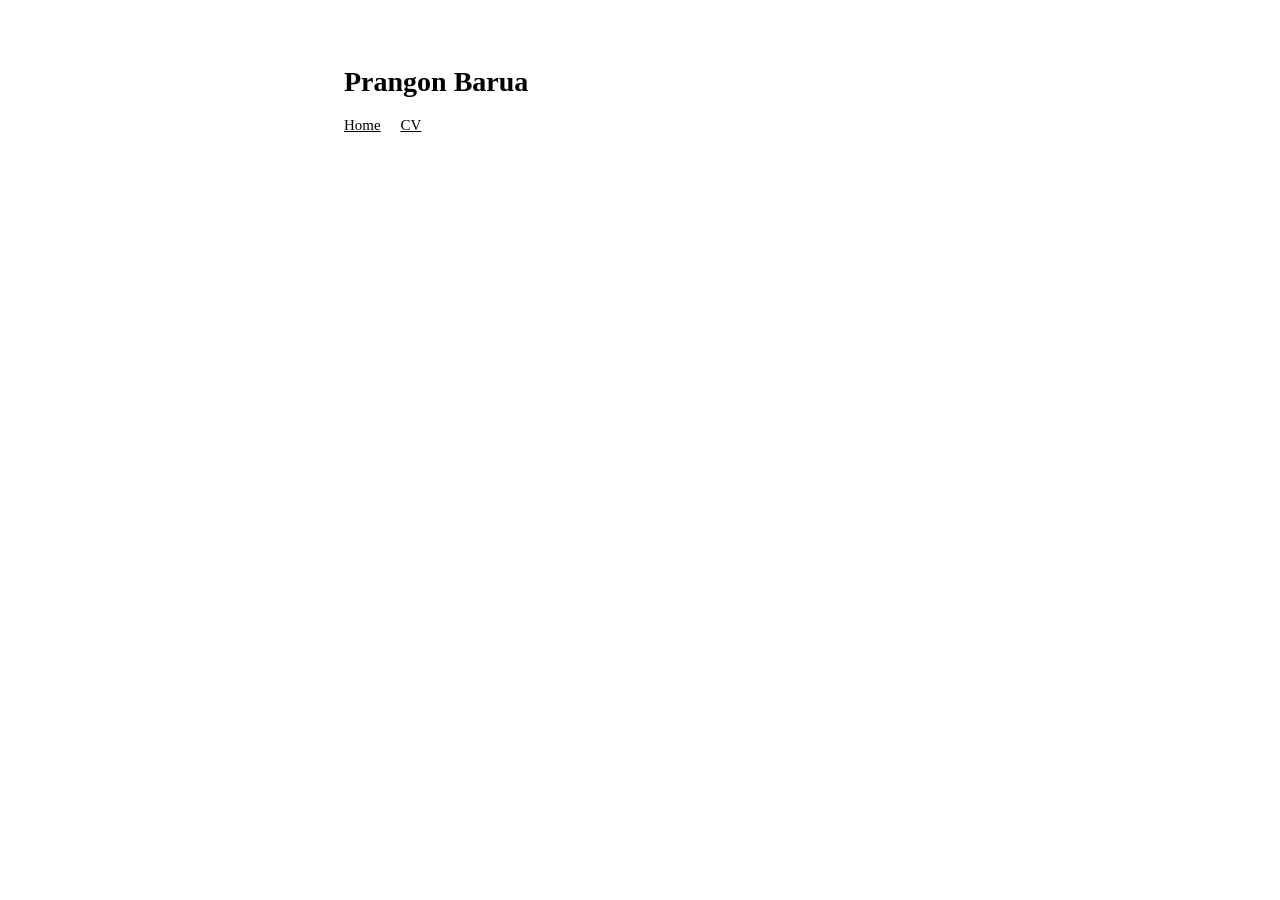
==== index.html @ e5997c69 "strip body text; leave name + CV link only" ====
<!DOCTYPE html>
<html lang="en">
<head>
  <meta charset="UTF-8">
  <meta name="viewport" content="width=device-width, initial-scale=1.0">
  <title>Prangon Barua</title>
  <link rel="icon" type="image/png" href="favicon.png">
  <style>
    *{margin:0;padding:0;box-sizing:border-box}
    body{
      max-width:640px;
      margin:60px auto;
      padding:0 24px;
      background:#fff;
      color:#000;
      font:16px/1.6 Georgia, 'Times New Roman', Times, serif;
    }
    h1{
      font-size:28px;
      font-weight:bold;
      margin-bottom:8px;
    }
    nav{
      margin-bottom:32px;
      font-size:15px;
    }
    nav a{margin-right:16px}
    a{color:#000;text-decoration:underline}
    a:hover{color:#555}
    p{margin-bottom:16px}
  </style>
</head>
<body>
  <h1><a href="/" style="text-decoration:none">Prangon Barua</a></h1>
  <nav>
    <a href="/">Home</a>
    <a href="cv.pdf">CV</a>
  </nav>
</body>
</html>
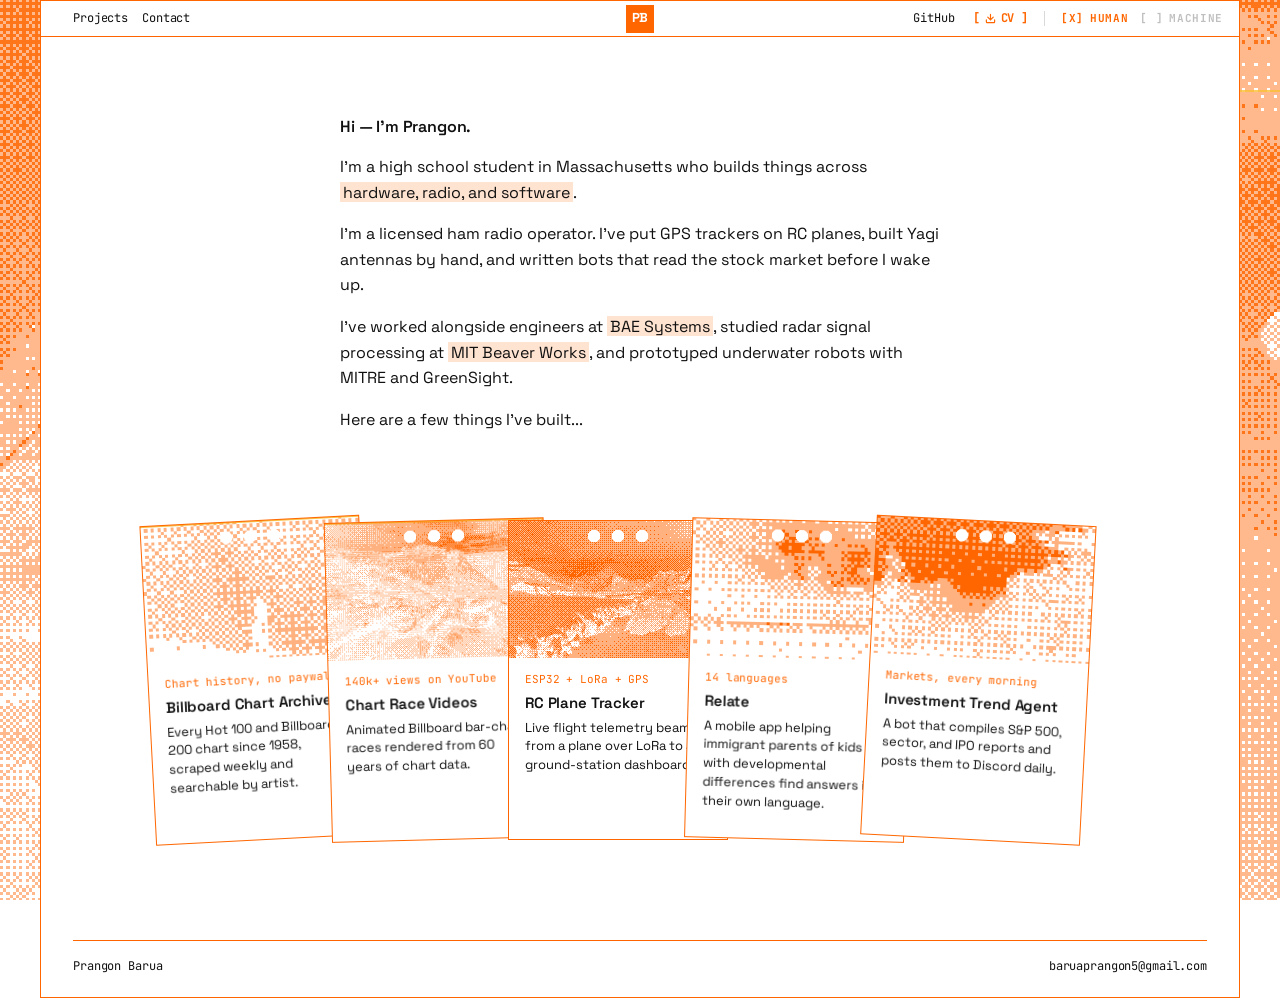
==== commit 3d3eb3f2: "Redesign in Paxel landing style: dithered side panels, framed column, tilted project cards" ====
--- a/index.html
+++ b/index.html
@@ -5,36 +5,389 @@
   <meta name="viewport" content="width=device-width, initial-scale=1.0">
   <title>Prangon Barua</title>
   <link rel="icon" type="image/png" href="favicon.png">
+  <link rel="preconnect" href="https://fonts.googleapis.com">
+  <link rel="preconnect" href="https://fonts.gstatic.com" crossorigin>
+  <link href="https://fonts.googleapis.com/css2?family=Space+Grotesk:wght@400;500;600;700&family=JetBrains+Mono:wght@400;700&display=swap" rel="stylesheet">
   <style>
-    *{margin:0;padding:0;box-sizing:border-box}
-    body{
-      max-width:640px;
-      margin:60px auto;
-      padding:0 24px;
-      background:#fff;
-      color:#000;
-      font:16px/1.6 Georgia, 'Times New Roman', Times, serif;
-    }
-    h1{
-      font-size:28px;
-      font-weight:bold;
-      margin-bottom:8px;
-    }
-    nav{
-      margin-bottom:32px;
-      font-size:15px;
-    }
-    nav a{margin-right:16px}
-    a{color:#000;text-decoration:underline}
-    a:hover{color:#555}
-    p{margin-bottom:16px}
+    :root {
+      --bg:        #ffffff;
+      --ink:       #111111;
+      --line:      #FF6600;
+      --line-soft: #ffe5d0;
+    }
+    * { margin: 0; padding: 0; box-sizing: border-box; }
+    html { background: #ffffff; color: var(--ink); overflow-x: clip; scroll-behavior: smooth; }
+    body {
+      background: #ffffff; color: var(--ink);
+      font-family: 'Space Grotesk', system-ui, -apple-system, sans-serif;
+      font-size: 16px; line-height: 1.6;
+      overflow-x: clip;
+    }
+    ::selection { background: var(--line); color: #ffffff; }
+
+    /* ─── Ambient dithered side panels ─── */
+    .sides { position: fixed; inset: 0; pointer-events: none; z-index: 0; }
+    .side {
+      position: absolute; top: 0; bottom: 0; width: 50vw;
+      background-color: var(--bg);
+      background-size: cover; background-position: center; background-repeat: no-repeat;
+      image-rendering: pixelated;
+      opacity: 0.9;
+    }
+    .side-left  { left: 0;  background-image: url('assets/side-1018.png'); }
+    .side-right { right: 0; background-image: url('assets/side-1015.png'); }
+
+    /* ─── Central frame ─── */
+    .frame {
+      max-width: 1200px; margin: 0 auto;
+      border: 1px solid var(--line);
+      min-height: 100dvh;
+      padding: 0 32px;
+      position: relative; z-index: 1;
+      background: #ffffff;
+      display: flex; flex-direction: column;
+    }
+
+    /* ─── Sticky nav ─── */
+    .nav {
+      position: sticky; top: 0; z-index: 360;
+      display: grid; grid-template-columns: 1fr auto 1fr;
+      align-items: center; gap: 16px;
+      padding: 8px 16px 8px 32px; margin: 0 -32px;
+      background: #ffffff;
+      border-bottom: 1px solid var(--line);
+    }
+    .nav-sections {
+      grid-column: 1; justify-self: start;
+      display: flex; flex-wrap: wrap; gap: 4px 14px; align-items: center;
+      font-family: 'JetBrains Mono', monospace;
+      font-size: 12px; letter-spacing: -0.01em;
+    }
+    .nav-sections a { color: var(--ink); text-decoration: none; transition: color 0.15s; }
+    .nav-sections a:hover { color: var(--line); }
+    .nav-logo {
+      position: absolute; left: 50%; top: 50%; transform: translate(-50%, -50%);
+      display: inline-flex; align-items: center; justify-content: center;
+      width: 28px; height: 28px;
+      background: var(--line); color: #ffffff;
+      font-weight: 700; font-size: 13px; letter-spacing: -0.02em;
+      text-decoration: none; user-select: none;
+    }
+    .nav-links { grid-column: 3; justify-self: end; display: flex; gap: 18px; align-items: center; }
+    .nav-links > a {
+      color: var(--ink); text-decoration: none;
+      font-family: 'JetBrains Mono', monospace;
+      font-size: 12px; letter-spacing: -0.01em;
+      transition: color 0.15s;
+    }
+    .nav-links > a:hover { color: var(--line); }
+    .nav-cv {
+      display: inline-flex; align-items: center; gap: 5px;
+      font-family: 'JetBrains Mono', monospace; font-size: 12px;
+      font-weight: 700; letter-spacing: -0.01em;
+      color: var(--line) !important; text-decoration: none; white-space: nowrap;
+      transition: color 0.15s;
+    }
+    .nav-cv:hover { color: #cc5200 !important; }
+    .nav-cv svg { display: block; }
+    .modes {
+      display: inline-flex; align-items: center; gap: 12px;
+      margin-left: -2px; padding-left: 16px;
+      border-left: 1px solid rgba(0, 0, 0, 0.15);
+      font-family: 'JetBrains Mono', monospace; font-size: 11px; font-weight: 700;
+      line-height: 1;
+    }
+    .mode {
+      border: 0; background: transparent; cursor: pointer;
+      display: inline-flex; align-items: center; gap: 6px;
+      padding: 2px 0;
+      font: inherit;
+      color: rgba(0, 0, 0, 0.25);
+      text-transform: uppercase; letter-spacing: 0.06em;
+      transition: color 0.15s;
+    }
+    .mode::before { content: "[ ]"; }
+    .mode:hover { color: rgba(0, 0, 0, 0.55); }
+    .mode.is-active { color: var(--line); }
+    .mode.is-active::before { content: "[x]"; }
+
+    /* ─── Hero ─── */
+    .hero {
+      display: flex; flex-direction: column; align-items: center;
+      text-align: center;
+      padding: 80px 0 24px;
+      max-width: 920px; margin: 0 auto;
+    }
+    .hero-lead { max-width: 600px; margin: 0 auto; text-align: left; }
+    .hero-title {
+      font-size: 16px; font-weight: 600; line-height: 1.3;
+      letter-spacing: -0.01em; color: var(--ink); margin: 0 0 16px;
+    }
+    .hero-lead p { font-size: 16px; line-height: 1.6; color: var(--ink); margin: 0 0 16px; }
+    .hero-lead p:last-child { margin-bottom: 0; }
+    .mark {
+      background-image: linear-gradient(rgba(255, 102, 0, 0.18), rgba(255, 102, 0, 0.18));
+      background-repeat: no-repeat;
+      background-position: 0 50%;
+      background-size: 100% 1.25em;
+      padding: 0 0.18em;
+      -webkit-box-decoration-break: clone;
+      box-decoration-break: clone;
+    }
+
+    /* ─── Project cards — fanned, tilted, punch-holed ─── */
+    .cards {
+      display: flex; flex-direction: column; align-items: center;
+      margin: 36px auto 72px;
+      padding: 28px 0;
+      width: 100%; max-width: 960px;
+    }
+    .cards-row { display: flex; justify-content: center; align-items: flex-end; }
+    .mini {
+      --rot: 0deg;
+      --card-w: clamp(150px, 18.5vw, 220px);
+      display: flex; flex-direction: column;
+      flex: none;
+      width: var(--card-w); height: auto;
+      aspect-ratio: 11 / 16;
+      margin-left: calc(var(--card-w) * -0.2);
+      background: #fff;
+      border: 1px solid var(--line);
+      padding: 0;
+      text-align: left;
+      font-family: inherit; color: inherit;
+      position: relative; z-index: 1;
+      transform: rotate(var(--rot));
+      transform-origin: 50% 100%;
+      transition: transform 0.6s cubic-bezier(0.32, 0.72, 0, 1),
+                  box-shadow 0.6s cubic-bezier(0.32, 0.72, 0, 1);
+      will-change: transform;
+      backface-visibility: hidden;
+      -webkit-font-smoothing: antialiased;
+      overflow: hidden;
+      box-shadow: 0 6px 16px -8px rgba(0,0,0,0.18);
+      -webkit-mask:
+        radial-gradient(circle calc(var(--card-w) * 0.032) at calc(50% - var(--card-w) * 0.109) calc(var(--card-w) * 0.073), #0000 calc(var(--card-w) * 0.0273), #000 calc(var(--card-w) * 0.0295)),
+        radial-gradient(circle calc(var(--card-w) * 0.032) at 50% calc(var(--card-w) * 0.073),                              #0000 calc(var(--card-w) * 0.0273), #000 calc(var(--card-w) * 0.0295)),
+        radial-gradient(circle calc(var(--card-w) * 0.032) at calc(50% + var(--card-w) * 0.109) calc(var(--card-w) * 0.073), #0000 calc(var(--card-w) * 0.0273), #000 calc(var(--card-w) * 0.0295));
+      -webkit-mask-composite: source-in;
+      mask:
+        radial-gradient(circle calc(var(--card-w) * 0.032) at calc(50% - var(--card-w) * 0.109) calc(var(--card-w) * 0.073), #0000 calc(var(--card-w) * 0.0273), #000 calc(var(--card-w) * 0.0295)),
+        radial-gradient(circle calc(var(--card-w) * 0.032) at 50% calc(var(--card-w) * 0.073),                              #0000 calc(var(--card-w) * 0.0273), #000 calc(var(--card-w) * 0.0295)),
+        radial-gradient(circle calc(var(--card-w) * 0.032) at calc(50% + var(--card-w) * 0.109) calc(var(--card-w) * 0.073), #0000 calc(var(--card-w) * 0.0273), #000 calc(var(--card-w) * 0.0295));
+      mask-composite: intersect;
+    }
+    .cards-row .mini:nth-child(1) { --rot: -3deg; }
+    .cards-row .mini:nth-child(2) { --rot: -1.5deg; }
+    .cards-row .mini:nth-child(3) { --rot:  0deg; }
+    .cards-row .mini:nth-child(4) { --rot:  1.5deg; }
+    .cards-row .mini:nth-child(5) { --rot:  3deg; }
+    .mini:hover { transform: rotate(var(--rot)) translateY(-6px); z-index: 100; }
+    .cards-row .mini:hover ~ .mini { transform: rotate(var(--rot)) translateX(32px); }
+    .cards-row .mini:has(~ .mini:hover) { transform: rotate(var(--rot)) translateX(-32px); }
+    .mini-art {
+      width: 100%;
+      aspect-ratio: 220 / 138;
+      background-color: var(--bg);
+      background-size: cover; background-position: center; background-repeat: no-repeat;
+      image-rendering: pixelated;
+      position: relative; overflow: hidden; flex: none;
+    }
+    .mini-body {
+      padding: calc(var(--card-w) * 0.064) calc(var(--card-w) * 0.073) calc(var(--card-w) * 0.073);
+      flex: 1; min-height: 0;
+      display: flex; flex-direction: column; gap: calc(var(--card-w) * 0.027);
+      overflow: hidden;
+    }
+    .mini-q {
+      font-size: calc(var(--card-w) * 0.05); font-weight: 400; line-height: 1.3;
+      color: var(--line); letter-spacing: -0.01em;
+      margin: 0 0 calc(var(--card-w) * 0.009);
+      font-family: 'JetBrains Mono', monospace;
+    }
+    .mini-title {
+      font-weight: 600; font-size: calc(var(--card-w) * 0.068); line-height: 1.25;
+      color: var(--ink); margin: 0; letter-spacing: -0.01em;
+    }
+    .mini-detail {
+      font-size: calc(var(--card-w) * 0.059); color: var(--ink); line-height: 1.45; margin: 0;
+    }
+
+    /* ─── Footer ─── */
+    .footer {
+      margin-top: auto;
+      padding: 16px 0 20px;
+      border-top: 1px solid var(--line);
+      display: flex; justify-content: space-between; gap: 16px; flex-wrap: wrap;
+      font-family: 'JetBrains Mono', monospace; font-size: 12px; letter-spacing: -0.01em;
+    }
+    .footer a { color: var(--ink); text-decoration: none; transition: color 0.15s; }
+    .footer a:hover { color: var(--line); }
+
+    /* ─── Machine view ─── */
+    .machine {
+      display: none;
+      position: fixed; inset: 0; z-index: 300;
+      background: #111111; color: #e8e8e8;
+      overflow-y: auto;
+      font-family: 'JetBrains Mono', monospace; font-size: 13px; line-height: 1.7;
+      padding: 72px 24px 48px;
+    }
+    body.machine-on .machine { display: block; }
+    body.machine-on .nav { background: #111111; border-bottom-color: var(--line); }
+    body.machine-on .nav-sections a, body.machine-on .nav-links > a { color: rgba(255,255,255,0.7); }
+    body.machine-on .mode { color: rgba(255, 255, 255, 0.4); }
+    body.machine-on .mode:hover { color: rgba(255, 255, 255, 0.7); }
+    body.machine-on .mode.is-active { color: var(--line); }
+    body.machine-on .modes { border-left-color: rgba(255,255,255,0.2); }
+    .machine pre { white-space: pre-wrap; max-width: 640px; margin: 0 auto; font-family: inherit; }
+    .machine a { color: var(--line); }
+
+    /* ─── Narrow screens ─── */
+    @media (max-width: 900px) {
+      .frame { padding: 0 20px; }
+      .nav { padding: 8px 20px; margin: 0 -20px; }
+      .nav-sections { display: none; }
+      .nav-logo { position: static; transform: none; order: -1; }
+      .nav { display: flex; justify-content: space-between; gap: 12px; }
+      .modes { gap: 8px; padding-left: 12px; margin-left: 0; }
+    }
+    @media (max-width: 720px) {
+      .modes { display: none; }
+      .hero { padding-top: 40px; }
+      .cards-row { flex-wrap: wrap; gap: 20px; align-items: stretch; }
+      .mini { --card-w: min(74vw, 260px); margin-left: 0; transform: none; }
+      .cards-row .mini:hover ~ .mini,
+      .cards-row .mini:has(~ .mini:hover) { transform: none; }
+    }
   </style>
 </head>
 <body>
-  <h1><a href="/" style="text-decoration:none">Prangon Barua</a></h1>
-  <nav>
-    <a href="/">Home</a>
-    <a href="cv.pdf">CV</a>
-  </nav>
+  <div class="sides" aria-hidden="true">
+    <div class="side side-left"></div>
+    <div class="side side-right"></div>
+  </div>
+
+  <div class="frame">
+    <nav class="nav">
+      <div class="nav-sections" aria-label="Sections">
+        <a href="#projects">Projects</a>
+        <a href="mailto:baruaprangon5@gmail.com">Contact</a>
+      </div>
+      <a href="/" class="nav-logo" aria-label="Home">PB</a>
+      <div class="nav-links">
+        <a href="https://github.com/prangonbarua">GitHub</a>
+        <a href="cv.pdf" class="nav-cv" aria-label="Download CV">
+          [
+          <svg width="11" height="11" viewBox="0 0 16 16" fill="none" aria-hidden="true">
+            <path d="M8 2v8M4 6l4 4 4-4" stroke="currentColor" stroke-width="1.7" stroke-linecap="round" stroke-linejoin="round"/>
+            <path d="M2 10v3a1 1 0 001 1h10a1 1 0 001-1v-3" stroke="currentColor" stroke-width="1.7" stroke-linecap="round" stroke-linejoin="round"/>
+          </svg>
+          CV
+          ]
+        </a>
+        <div class="modes" role="group" aria-label="View mode">
+          <button type="button" class="mode is-active" data-mode="human">Human</button>
+          <button type="button" class="mode" data-mode="machine">Machine</button>
+        </div>
+      </div>
+    </nav>
+
+    <section class="hero">
+      <div class="hero-lead">
+        <h1 class="hero-title">Hi &mdash; I&rsquo;m Prangon.</h1>
+        <p>I&rsquo;m a high school student in Massachusetts who builds things across <span class="mark">hardware, radio, and software</span>.</p>
+        <p>I&rsquo;m a licensed ham radio operator. I&rsquo;ve put GPS trackers on RC planes, built Yagi antennas by hand, and written bots that read the stock market before I wake up.</p>
+        <p>I&rsquo;ve worked alongside engineers at <span class="mark">BAE Systems</span>, studied radar signal processing at <span class="mark">MIT Beaver Works</span>, and prototyped underwater robots with MITRE and GreenSight.</p>
+        <p>Here are a few things I&rsquo;ve built...</p>
+      </div>
+    </section>
+
+    <div class="cards" id="projects" role="list" aria-label="Projects">
+      <div class="cards-row">
+        <div class="mini" role="listitem">
+          <div class="mini-art" style="background-image: url('assets/card-1022.png')"></div>
+          <div class="mini-body">
+            <p class="mini-q">Chart history, no paywall</p>
+            <h3 class="mini-title">Billboard Chart Archive</h3>
+            <p class="mini-detail">Every Hot 100 and Billboard 200 chart since 1958, scraped weekly and searchable by artist.</p>
+          </div>
+        </div>
+        <div class="mini" role="listitem">
+          <div class="mini-art" style="background-image: url('assets/card-1016.png')"></div>
+          <div class="mini-body">
+            <p class="mini-q">140k+ views on YouTube</p>
+            <h3 class="mini-title">Chart Race Videos</h3>
+            <p class="mini-detail">Animated Billboard bar-chart races rendered from 60 years of chart data.</p>
+          </div>
+        </div>
+        <div class="mini" role="listitem">
+          <div class="mini-art" style="background-image: url('assets/card-1036.png')"></div>
+          <div class="mini-body">
+            <p class="mini-q">ESP32 + LoRa + GPS</p>
+            <h3 class="mini-title">RC Plane Tracker</h3>
+            <p class="mini-detail">Live flight telemetry beamed from a plane over LoRa to a ground-station dashboard.</p>
+          </div>
+        </div>
+        <div class="mini" role="listitem">
+          <div class="mini-art" style="background-image: url('assets/card-1019.png')"></div>
+          <div class="mini-body">
+            <p class="mini-q">14 languages</p>
+            <h3 class="mini-title">Relate</h3>
+            <p class="mini-detail">A mobile app helping immigrant parents of kids with developmental differences find answers in their own language.</p>
+          </div>
+        </div>
+        <div class="mini" role="listitem">
+          <div class="mini-art" style="background-image: url('assets/card-1037.png')"></div>
+          <div class="mini-body">
+            <p class="mini-q">Markets, every morning</p>
+            <h3 class="mini-title">Investment Trend Agent</h3>
+            <p class="mini-detail">A bot that compiles S&amp;P 500, sector, and IPO reports and posts them to Discord daily.</p>
+          </div>
+        </div>
+      </div>
+    </div>
+
+    <footer class="footer">
+      <span>Prangon Barua</span>
+      <a href="mailto:baruaprangon5@gmail.com">baruaprangon5@gmail.com</a>
+    </footer>
+  </div>
+
+  <div class="machine" aria-hidden="true">
+    <pre>
+# prangon barua
+
+high school student, massachusetts.
+hardware / radio / software.
+
+## facts
+- fcc part 97 technician license (ham radio)
+- focus @ bae systems
+- mit beaver works — radar dsp, remote sensing
+- bluetech academy — auv prototyping w/ mitre + greensight
+- massrobotics drone academy
+
+## projects
+- billboard-chart-archive .... hot 100 + billboard 200 since 1958
+- chart race videos .......... 140k+ views on youtube
+- rc-plane-tracker ........... esp32 + lora + gps telemetry
+- relate ..................... 14-language app for immigrant parents
+- investment-trend-agent ..... daily market reports to discord
+
+## contact
+email:  baruaprangon5@gmail.com
+github: <a href="https://github.com/prangonbarua">github.com/prangonbarua</a>
+cv:     <a href="cv.pdf">cv.pdf</a>
+    </pre>
+  </div>
+
+  <script>
+    const modeBtns = document.querySelectorAll('.mode');
+    modeBtns.forEach(btn => btn.addEventListener('click', () => {
+      modeBtns.forEach(b => b.classList.toggle('is-active', b === btn));
+      document.body.classList.toggle('machine-on', btn.dataset.mode === 'machine');
+    }));
+  </script>
 </body>
 </html>
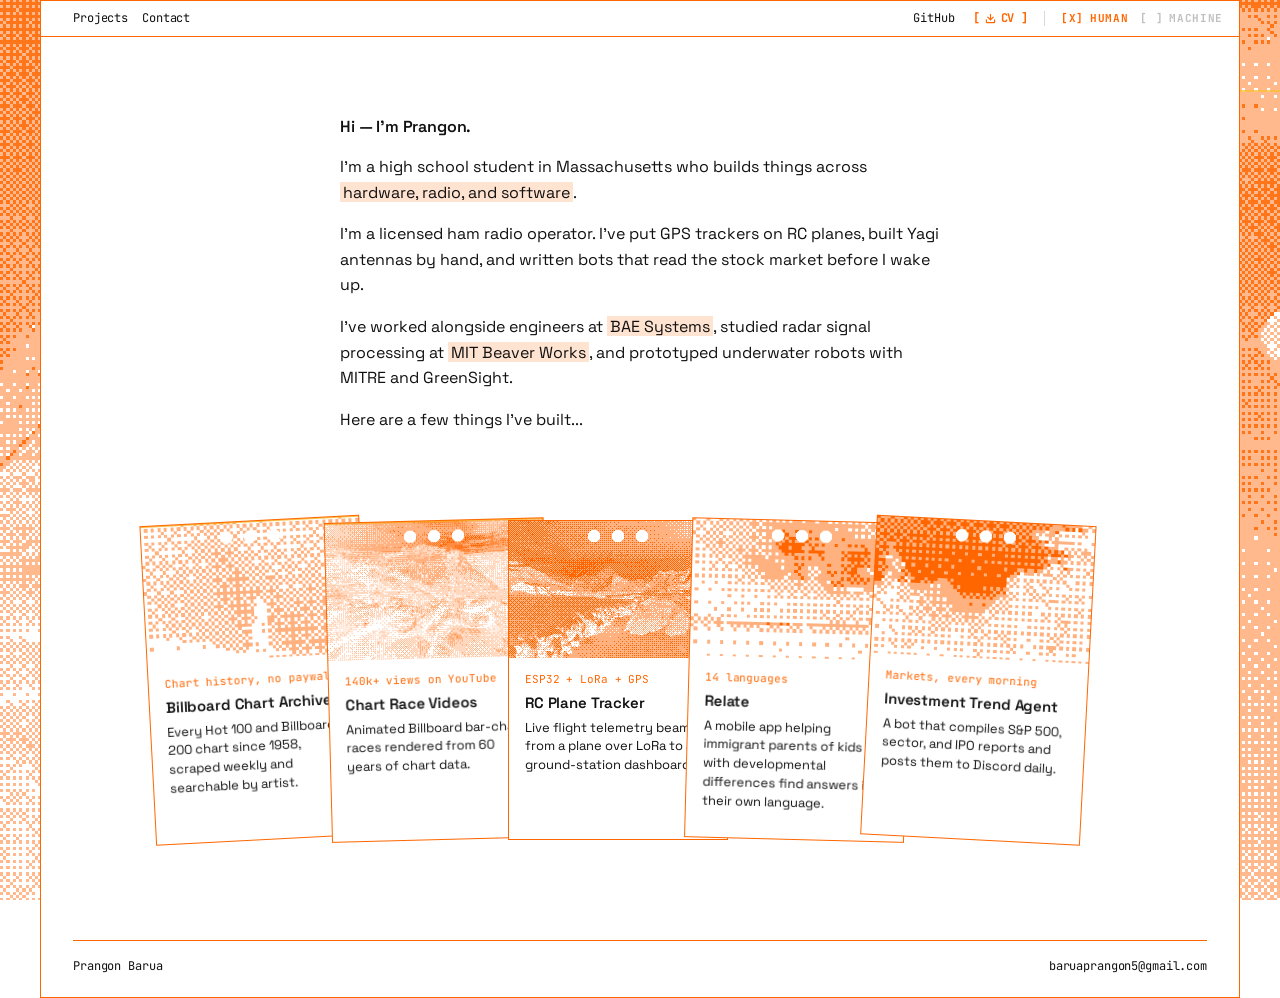
==== commit ec03f52a: "Remove PB logo square from nav" ====
--- a/index.html
+++ b/index.html
@@ -65,14 +65,6 @@
     }
     .nav-sections a { color: var(--ink); text-decoration: none; transition: color 0.15s; }
     .nav-sections a:hover { color: var(--line); }
-    .nav-logo {
-      position: absolute; left: 50%; top: 50%; transform: translate(-50%, -50%);
-      display: inline-flex; align-items: center; justify-content: center;
-      width: 28px; height: 28px;
-      background: var(--line); color: #ffffff;
-      font-weight: 700; font-size: 13px; letter-spacing: -0.02em;
-      text-decoration: none; user-select: none;
-    }
     .nav-links { grid-column: 3; justify-self: end; display: flex; gap: 18px; align-items: center; }
     .nav-links > a {
       color: var(--ink); text-decoration: none;
@@ -248,8 +240,7 @@
       .frame { padding: 0 20px; }
       .nav { padding: 8px 20px; margin: 0 -20px; }
       .nav-sections { display: none; }
-      .nav-logo { position: static; transform: none; order: -1; }
-      .nav { display: flex; justify-content: space-between; gap: 12px; }
+      .nav { display: flex; justify-content: flex-end; gap: 12px; }
       .modes { gap: 8px; padding-left: 12px; margin-left: 0; }
     }
     @media (max-width: 720px) {
@@ -274,7 +265,6 @@
         <a href="#projects">Projects</a>
         <a href="mailto:baruaprangon5@gmail.com">Contact</a>
       </div>
-      <a href="/" class="nav-logo" aria-label="Home">PB</a>
       <div class="nav-links">
         <a href="https://github.com/prangonbarua">GitHub</a>
         <a href="cv.pdf" class="nav-cv" aria-label="Download CV">
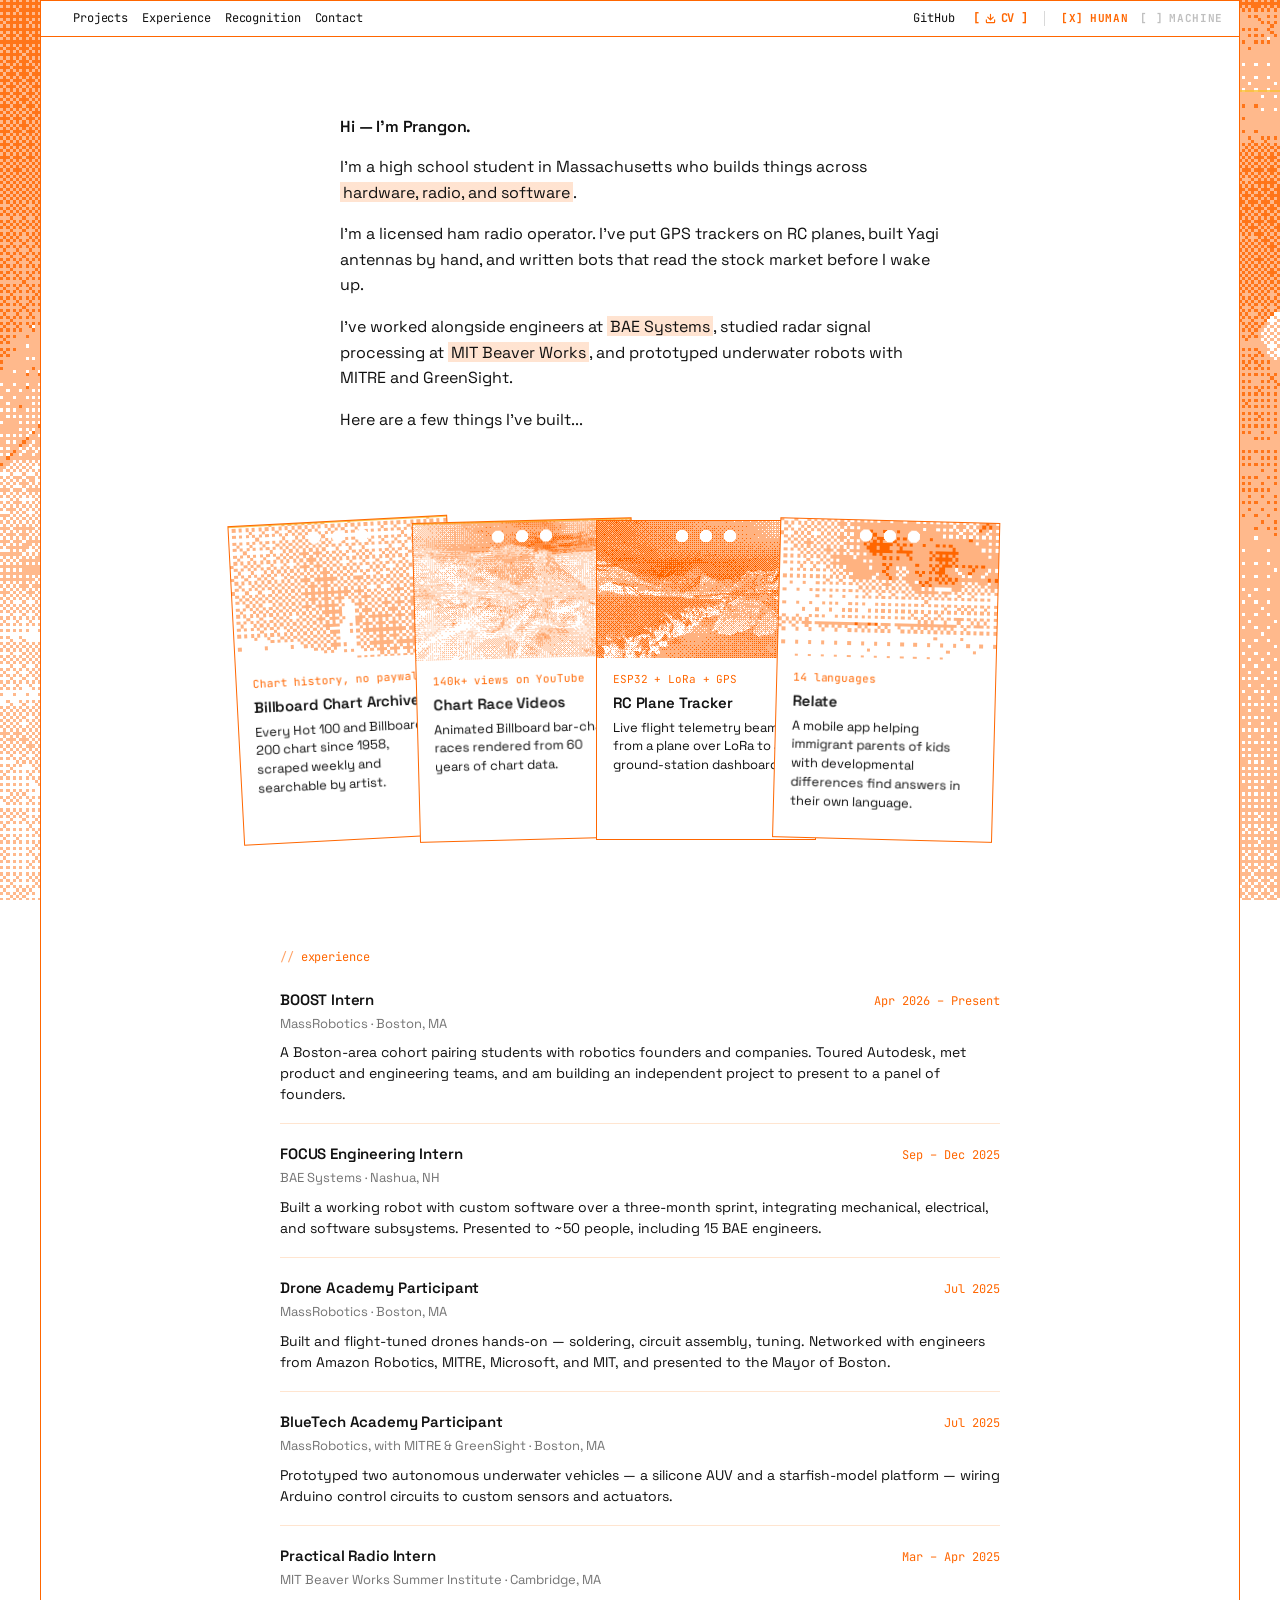
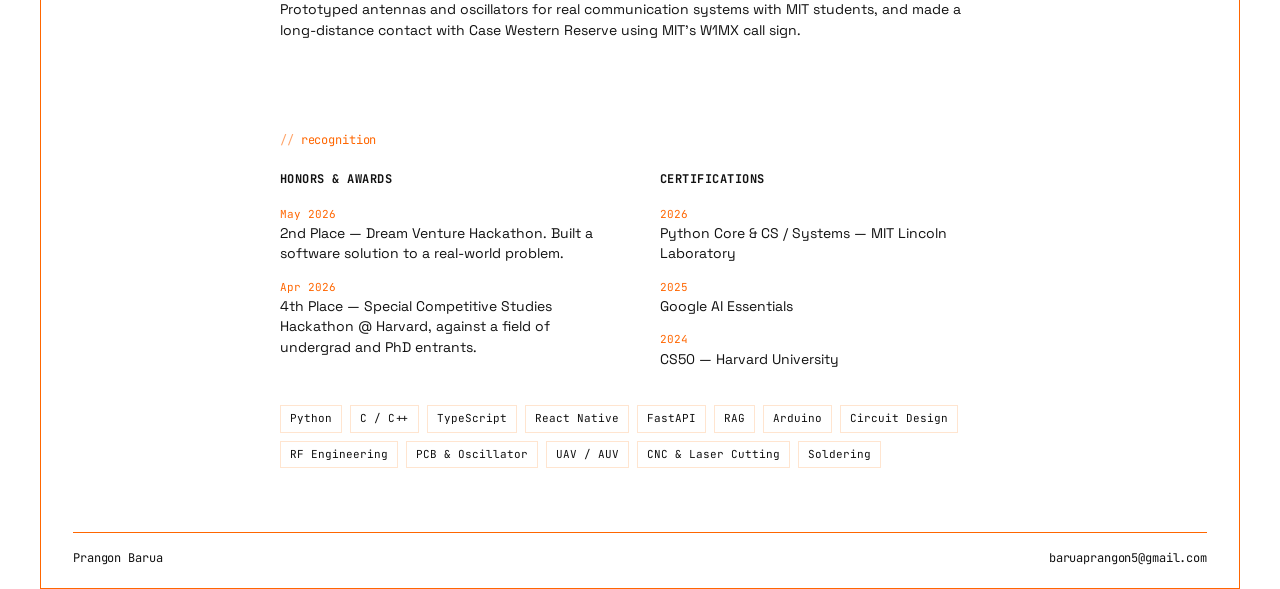
==== commit d6483c95: "Carry over uncommitted local edits from prangonbarua.github.io (index.html, remove favicon.png)" ====
--- a/index.html
+++ b/index.html
@@ -4,7 +4,6 @@
   <meta charset="UTF-8">
   <meta name="viewport" content="width=device-width, initial-scale=1.0">
   <title>Prangon Barua</title>
-  <link rel="icon" type="image/png" href="favicon.png">
   <link rel="preconnect" href="https://fonts.googleapis.com">
   <link rel="preconnect" href="https://fonts.gstatic.com" crossorigin>
   <link href="https://fonts.googleapis.com/css2?family=Space+Grotesk:wght@400;500;600;700&family=JetBrains+Mono:wght@400;700&display=swap" rel="stylesheet">
@@ -205,6 +204,56 @@
       font-size: calc(var(--card-w) * 0.059); color: var(--ink); line-height: 1.45; margin: 0;
     }
 
+    /* ─── Content sections (experience / recognition) ─── */
+    .section {
+      width: 100%; max-width: 720px; margin: 0 auto;
+      padding: 8px 0 64px;
+    }
+    .eyebrow {
+      font-family: 'JetBrains Mono', monospace;
+      font-size: 12px; letter-spacing: -0.01em;
+      color: var(--line);
+      margin: 0 0 20px;
+    }
+    .eyebrow::before { content: "// "; opacity: 0.6; }
+
+    /* timeline */
+    .exp-item {
+      display: grid;
+      grid-template-columns: 1fr auto;
+      column-gap: 16px; row-gap: 2px;
+      align-items: baseline;
+      padding: 18px 0;
+      border-top: 1px solid var(--line-soft);
+    }
+    .exp-item:first-child { border-top: 0; padding-top: 0; }
+    .exp-role { grid-column: 1; font-weight: 600; font-size: 15px; letter-spacing: -0.01em; }
+    .exp-date {
+      grid-column: 2; justify-self: end; white-space: nowrap;
+      font-family: 'JetBrains Mono', monospace; font-size: 12px; color: var(--line);
+    }
+    .exp-org { grid-column: 1; font-size: 13px; color: rgba(0,0,0,0.55); }
+    .exp-detail { grid-column: 1 / -1; margin-top: 6px; font-size: 14px; line-height: 1.5; }
+
+    /* recognition: awards + certifications */
+    .recog { display: grid; grid-template-columns: 1fr 1fr; gap: 32px 40px; }
+    .recog h3 {
+      font-family: 'JetBrains Mono', monospace;
+      font-size: 12px; font-weight: 700; letter-spacing: 0.04em; text-transform: uppercase;
+      color: var(--ink); margin: 0 0 14px;
+    }
+    .recog ul { list-style: none; display: flex; flex-direction: column; gap: 12px; }
+    .recog li { font-size: 14px; line-height: 1.45; }
+    .recog .yr { font-family: 'JetBrains Mono', monospace; font-size: 11px; color: var(--line); }
+
+    /* skills strip */
+    .skills { margin-top: 36px; display: flex; flex-wrap: wrap; gap: 8px; }
+    .skill {
+      font-family: 'JetBrains Mono', monospace; font-size: 11px;
+      border: 1px solid var(--line-soft); padding: 4px 9px; color: var(--ink);
+      white-space: nowrap;
+    }
+
     /* ─── Footer ─── */
     .footer {
       margin-top: auto;
@@ -250,6 +299,7 @@
       .mini { --card-w: min(74vw, 260px); margin-left: 0; transform: none; }
       .cards-row .mini:hover ~ .mini,
       .cards-row .mini:has(~ .mini:hover) { transform: none; }
+      .recog { grid-template-columns: 1fr; gap: 28px; }
     }
   </style>
 </head>
@@ -263,6 +313,8 @@
     <nav class="nav">
       <div class="nav-sections" aria-label="Sections">
         <a href="#projects">Projects</a>
+        <a href="#experience">Experience</a>
+        <a href="#recognition">Recognition</a>
         <a href="mailto:baruaprangon5@gmail.com">Contact</a>
       </div>
       <div class="nav-links">
@@ -327,16 +379,80 @@
             <p class="mini-detail">A mobile app helping immigrant parents of kids with developmental differences find answers in their own language.</p>
           </div>
         </div>
-        <div class="mini" role="listitem">
-          <div class="mini-art" style="background-image: url('assets/card-1037.png')"></div>
-          <div class="mini-body">
-            <p class="mini-q">Markets, every morning</p>
-            <h3 class="mini-title">Investment Trend Agent</h3>
-            <p class="mini-detail">A bot that compiles S&amp;P 500, sector, and IPO reports and posts them to Discord daily.</p>
-          </div>
-        </div>
       </div>
     </div>
+
+    <section class="section" id="experience">
+      <p class="eyebrow">experience</p>
+      <div class="exp">
+        <div class="exp-item">
+          <span class="exp-role">BOOST Intern</span>
+          <span class="exp-date">Apr 2026 &ndash; Present</span>
+          <span class="exp-org">MassRobotics &middot; Boston, MA</span>
+          <p class="exp-detail">A Boston-area cohort pairing students with robotics founders and companies. Toured Autodesk, met product and engineering teams, and am building an independent project to present to a panel of founders.</p>
+        </div>
+        <div class="exp-item">
+          <span class="exp-role">FOCUS Engineering Intern</span>
+          <span class="exp-date">Sep &ndash; Dec 2025</span>
+          <span class="exp-org">BAE Systems &middot; Nashua, NH</span>
+          <p class="exp-detail">Built a working robot with custom software over a three-month sprint, integrating mechanical, electrical, and software subsystems. Presented to ~50 people, including 15 BAE engineers.</p>
+        </div>
+        <div class="exp-item">
+          <span class="exp-role">Drone Academy Participant</span>
+          <span class="exp-date">Jul 2025</span>
+          <span class="exp-org">MassRobotics &middot; Boston, MA</span>
+          <p class="exp-detail">Built and flight-tuned drones hands-on &mdash; soldering, circuit assembly, tuning. Networked with engineers from Amazon Robotics, MITRE, Microsoft, and MIT, and presented to the Mayor of Boston.</p>
+        </div>
+        <div class="exp-item">
+          <span class="exp-role">BlueTech Academy Participant</span>
+          <span class="exp-date">Jul 2025</span>
+          <span class="exp-org">MassRobotics, with MITRE &amp; GreenSight &middot; Boston, MA</span>
+          <p class="exp-detail">Prototyped two autonomous underwater vehicles &mdash; a silicone AUV and a starfish-model platform &mdash; wiring Arduino control circuits to custom sensors and actuators.</p>
+        </div>
+        <div class="exp-item">
+          <span class="exp-role">Practical Radio Intern</span>
+          <span class="exp-date">Mar &ndash; Apr 2025</span>
+          <span class="exp-org">MIT Beaver Works Summer Institute &middot; Cambridge, MA</span>
+          <p class="exp-detail">Prototyped antennas and oscillators for real communication systems with MIT students, and made a long-distance contact with Case Western Reserve using MIT&rsquo;s W1MX call sign.</p>
+        </div>
+      </div>
+    </section>
+
+    <section class="section" id="recognition">
+      <p class="eyebrow">recognition</p>
+      <div class="recog">
+        <div>
+          <h3>Honors &amp; Awards</h3>
+          <ul>
+            <li><span class="yr">May 2026</span><br>2nd Place &mdash; Dream Venture Hackathon. Built a software solution to a real-world problem.</li>
+            <li><span class="yr">Apr 2026</span><br>4th Place &mdash; Special Competitive Studies Hackathon @ Harvard, against a field of undergrad and PhD entrants.</li>
+          </ul>
+        </div>
+        <div>
+          <h3>Certifications</h3>
+          <ul>
+            <li><span class="yr">2026</span><br>Python Core &amp; CS / Systems &mdash; MIT Lincoln Laboratory</li>
+            <li><span class="yr">2025</span><br>Google AI Essentials</li>
+            <li><span class="yr">2024</span><br>CS50 &mdash; Harvard University</li>
+          </ul>
+        </div>
+      </div>
+      <div class="skills" aria-label="Technical skills">
+        <span class="skill">Python</span>
+        <span class="skill">C / C++</span>
+        <span class="skill">TypeScript</span>
+        <span class="skill">React Native</span>
+        <span class="skill">FastAPI</span>
+        <span class="skill">RAG</span>
+        <span class="skill">Arduino</span>
+        <span class="skill">Circuit Design</span>
+        <span class="skill">RF Engineering</span>
+        <span class="skill">PCB &amp; Oscillator</span>
+        <span class="skill">UAV / AUV</span>
+        <span class="skill">CNC &amp; Laser Cutting</span>
+        <span class="skill">Soldering</span>
+      </div>
+    </section>
 
     <footer class="footer">
       <span>Prangon Barua</span>
@@ -347,23 +463,53 @@
   <div class="machine" aria-hidden="true">
     <pre>
 # prangon barua
-
-high school student, massachusetts.
-hardware / radio / software.
-
-## facts
-- fcc part 97 technician license (ham radio)
-- focus @ bae systems
-- mit beaver works — radar dsp, remote sensing
-- bluetech academy — auv prototyping w/ mitre + greensight
-- massrobotics drone academy
+baruaprangon5@gmail.com
+hardware / radio / software · massachusetts
+
+## education
+burlington high school, burlington ma .... aug 2024 – jun 2028
+fcc part 97 technician license (ham radio, amateur)
+
+## experience
+boost intern — massrobotics, boston ............ apr 2026 – present
+  boston robotics cohort; toured autodesk; building an independent
+  project for a panel of startup founders.
+focus engineering intern — bae systems, nashua ... sep – dec 2025
+  built a working robot w/ custom software over a 3-month sprint;
+  integrated mech/elec/software; demoed to ~50 incl. 15 bae engineers.
+drone academy — massrobotics, boston ................... jul 2025
+  built + flight-tuned drones; presented to the mayor of boston.
+bluetech academy — massrobotics w/ mitre & greensight .. jul 2025
+  prototyped 2 auvs w/ arduino control + custom sensors.
+practical radio intern — mit beaver works (bwsi) ... mar – apr 2025
+  antennas + oscillators; long-distance contact to case western
+  using mit's w1mx call sign.
 
 ## projects
-- billboard-chart-archive .... hot 100 + billboard 200 since 1958
-- chart race videos .......... 140k+ views on youtube
-- rc-plane-tracker ........... esp32 + lora + gps telemetry
-- relate ..................... 14-language app for immigrant parents
-- investment-trend-agent ..... daily market reports to discord
+eloeats ............ next.js/ts, claude vision — fridge-scan nutrition app
+alphex ............. next.js + fastapi, pgvector — rag research platform
+relate ............. react native/expo — 12-language app for immigrant parents
+billboard archive .. flask/python — hot 100 + billboard 200 since 1958
+chart race videos .. 140k+ views on youtube
+rc-plane-tracker ... esp32 + lora + gps flight telemetry
+investment agent ... daily s&p 500 / sector / ipo reports to discord
+oscillator + yagi .. vacuum-tube oscillator & directional antenna @ mit bwsi
+
+## honors
+2nd place .... dream venture hackathon ................. may 2026
+4th place .... scsp hackathon @ harvard (vs ug/phd) .... apr 2026
+
+## certifications
+python core + cs/systems — mit lincoln laboratory ...... 2026
+google ai essentials ................................... 2025
+cs50 — harvard university .............................. 2024
+
+## skills
+languages ... python, c/c++, javascript, typescript, sql, java, git, latex
+frameworks .. react native, expo, express, node.js, nativewind, zustand
+hardware .... circuit design, arduino, rf, pcb & oscillator design,
+              uav/auv prototyping, cnc machining, soldering, laser cutting
+tools ....... git, lm studio, sqlite, rest apis, rag, jwt/bcrypt
 
 ## contact
 email:  baruaprangon5@gmail.com
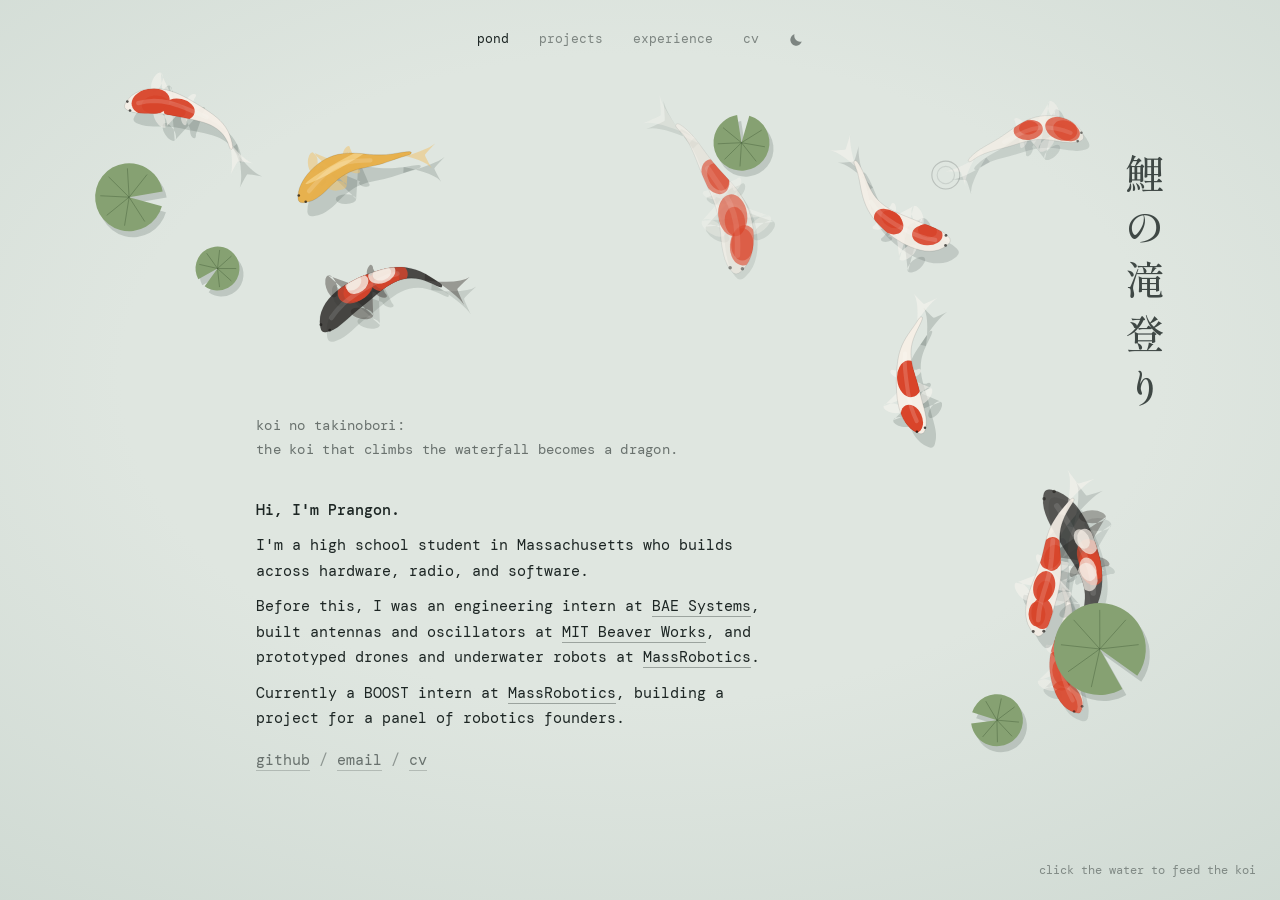
==== commit ad1af1d3: "Rebuild site as an interactive koi pond Home page is a full-screen canvas pond: five koi varieties w" ====
--- a/index.html
+++ b/index.html
@@ -2,528 +2,54 @@
 <html lang="en">
 <head>
   <meta charset="UTF-8">
-  <meta name="viewport" content="width=device-width, initial-scale=1.0">
+  <meta name="viewport" content="width=device-width, initial-scale=1">
   <title>Prangon Barua</title>
+  <meta name="description" content="Prangon Barua builds across hardware, radio, and software.">
+  <link rel="icon" href="data:image/svg+xml,%3Csvg xmlns='http://www.w3.org/2000/svg' viewBox='0 0 32 32'%3E%3Ccircle cx='16' cy='16' r='14' fill='%23f5efe6'/%3E%3Ccircle cx='16' cy='16' r='6' fill='%23d9452b'/%3E%3C/svg%3E">
+  <script>try{var t=localStorage.getItem('theme');if(t)document.documentElement.dataset.theme=t}catch(e){}</script>
   <link rel="preconnect" href="https://fonts.googleapis.com">
   <link rel="preconnect" href="https://fonts.gstatic.com" crossorigin>
-  <link href="https://fonts.googleapis.com/css2?family=Space+Grotesk:wght@400;500;600;700&family=JetBrains+Mono:wght@400;700&display=swap" rel="stylesheet">
-  <style>
-    :root {
-      --bg:        #ffffff;
-      --ink:       #111111;
-      --line:      #FF6600;
-      --line-soft: #ffe5d0;
-    }
-    * { margin: 0; padding: 0; box-sizing: border-box; }
-    html { background: #ffffff; color: var(--ink); overflow-x: clip; scroll-behavior: smooth; }
-    body {
-      background: #ffffff; color: var(--ink);
-      font-family: 'Space Grotesk', system-ui, -apple-system, sans-serif;
-      font-size: 16px; line-height: 1.6;
-      overflow-x: clip;
-    }
-    ::selection { background: var(--line); color: #ffffff; }
-
-    /* ─── Ambient dithered side panels ─── */
-    .sides { position: fixed; inset: 0; pointer-events: none; z-index: 0; }
-    .side {
-      position: absolute; top: 0; bottom: 0; width: 50vw;
-      background-color: var(--bg);
-      background-size: cover; background-position: center; background-repeat: no-repeat;
-      image-rendering: pixelated;
-      opacity: 0.9;
-    }
-    .side-left  { left: 0;  background-image: url('assets/side-1018.png'); }
-    .side-right { right: 0; background-image: url('assets/side-1015.png'); }
-
-    /* ─── Central frame ─── */
-    .frame {
-      max-width: 1200px; margin: 0 auto;
-      border: 1px solid var(--line);
-      min-height: 100dvh;
-      padding: 0 32px;
-      position: relative; z-index: 1;
-      background: #ffffff;
-      display: flex; flex-direction: column;
-    }
-
-    /* ─── Sticky nav ─── */
-    .nav {
-      position: sticky; top: 0; z-index: 360;
-      display: grid; grid-template-columns: 1fr auto 1fr;
-      align-items: center; gap: 16px;
-      padding: 8px 16px 8px 32px; margin: 0 -32px;
-      background: #ffffff;
-      border-bottom: 1px solid var(--line);
-    }
-    .nav-sections {
-      grid-column: 1; justify-self: start;
-      display: flex; flex-wrap: wrap; gap: 4px 14px; align-items: center;
-      font-family: 'JetBrains Mono', monospace;
-      font-size: 12px; letter-spacing: -0.01em;
-    }
-    .nav-sections a { color: var(--ink); text-decoration: none; transition: color 0.15s; }
-    .nav-sections a:hover { color: var(--line); }
-    .nav-links { grid-column: 3; justify-self: end; display: flex; gap: 18px; align-items: center; }
-    .nav-links > a {
-      color: var(--ink); text-decoration: none;
-      font-family: 'JetBrains Mono', monospace;
-      font-size: 12px; letter-spacing: -0.01em;
-      transition: color 0.15s;
-    }
-    .nav-links > a:hover { color: var(--line); }
-    .nav-cv {
-      display: inline-flex; align-items: center; gap: 5px;
-      font-family: 'JetBrains Mono', monospace; font-size: 12px;
-      font-weight: 700; letter-spacing: -0.01em;
-      color: var(--line) !important; text-decoration: none; white-space: nowrap;
-      transition: color 0.15s;
-    }
-    .nav-cv:hover { color: #cc5200 !important; }
-    .nav-cv svg { display: block; }
-    .modes {
-      display: inline-flex; align-items: center; gap: 12px;
-      margin-left: -2px; padding-left: 16px;
-      border-left: 1px solid rgba(0, 0, 0, 0.15);
-      font-family: 'JetBrains Mono', monospace; font-size: 11px; font-weight: 700;
-      line-height: 1;
-    }
-    .mode {
-      border: 0; background: transparent; cursor: pointer;
-      display: inline-flex; align-items: center; gap: 6px;
-      padding: 2px 0;
-      font: inherit;
-      color: rgba(0, 0, 0, 0.25);
-      text-transform: uppercase; letter-spacing: 0.06em;
-      transition: color 0.15s;
-    }
-    .mode::before { content: "[ ]"; }
-    .mode:hover { color: rgba(0, 0, 0, 0.55); }
-    .mode.is-active { color: var(--line); }
-    .mode.is-active::before { content: "[x]"; }
-
-    /* ─── Hero ─── */
-    .hero {
-      display: flex; flex-direction: column; align-items: center;
-      text-align: center;
-      padding: 80px 0 24px;
-      max-width: 920px; margin: 0 auto;
-    }
-    .hero-lead { max-width: 600px; margin: 0 auto; text-align: left; }
-    .hero-title {
-      font-size: 16px; font-weight: 600; line-height: 1.3;
-      letter-spacing: -0.01em; color: var(--ink); margin: 0 0 16px;
-    }
-    .hero-lead p { font-size: 16px; line-height: 1.6; color: var(--ink); margin: 0 0 16px; }
-    .hero-lead p:last-child { margin-bottom: 0; }
-    .mark {
-      background-image: linear-gradient(rgba(255, 102, 0, 0.18), rgba(255, 102, 0, 0.18));
-      background-repeat: no-repeat;
-      background-position: 0 50%;
-      background-size: 100% 1.25em;
-      padding: 0 0.18em;
-      -webkit-box-decoration-break: clone;
-      box-decoration-break: clone;
-    }
-
-    /* ─── Project cards — fanned, tilted, punch-holed ─── */
-    .cards {
-      display: flex; flex-direction: column; align-items: center;
-      margin: 36px auto 72px;
-      padding: 28px 0;
-      width: 100%; max-width: 960px;
-    }
-    .cards-row { display: flex; justify-content: center; align-items: flex-end; }
-    .mini {
-      --rot: 0deg;
-      --card-w: clamp(150px, 18.5vw, 220px);
-      display: flex; flex-direction: column;
-      flex: none;
-      width: var(--card-w); height: auto;
-      aspect-ratio: 11 / 16;
-      margin-left: calc(var(--card-w) * -0.2);
-      background: #fff;
-      border: 1px solid var(--line);
-      padding: 0;
-      text-align: left;
-      font-family: inherit; color: inherit;
-      position: relative; z-index: 1;
-      transform: rotate(var(--rot));
-      transform-origin: 50% 100%;
-      transition: transform 0.6s cubic-bezier(0.32, 0.72, 0, 1),
-                  box-shadow 0.6s cubic-bezier(0.32, 0.72, 0, 1);
-      will-change: transform;
-      backface-visibility: hidden;
-      -webkit-font-smoothing: antialiased;
-      overflow: hidden;
-      box-shadow: 0 6px 16px -8px rgba(0,0,0,0.18);
-      -webkit-mask:
-        radial-gradient(circle calc(var(--card-w) * 0.032) at calc(50% - var(--card-w) * 0.109) calc(var(--card-w) * 0.073), #0000 calc(var(--card-w) * 0.0273), #000 calc(var(--card-w) * 0.0295)),
-        radial-gradient(circle calc(var(--card-w) * 0.032) at 50% calc(var(--card-w) * 0.073),                              #0000 calc(var(--card-w) * 0.0273), #000 calc(var(--card-w) * 0.0295)),
-        radial-gradient(circle calc(var(--card-w) * 0.032) at calc(50% + var(--card-w) * 0.109) calc(var(--card-w) * 0.073), #0000 calc(var(--card-w) * 0.0273), #000 calc(var(--card-w) * 0.0295));
-      -webkit-mask-composite: source-in;
-      mask:
-        radial-gradient(circle calc(var(--card-w) * 0.032) at calc(50% - var(--card-w) * 0.109) calc(var(--card-w) * 0.073), #0000 calc(var(--card-w) * 0.0273), #000 calc(var(--card-w) * 0.0295)),
-        radial-gradient(circle calc(var(--card-w) * 0.032) at 50% calc(var(--card-w) * 0.073),                              #0000 calc(var(--card-w) * 0.0273), #000 calc(var(--card-w) * 0.0295)),
-        radial-gradient(circle calc(var(--card-w) * 0.032) at calc(50% + var(--card-w) * 0.109) calc(var(--card-w) * 0.073), #0000 calc(var(--card-w) * 0.0273), #000 calc(var(--card-w) * 0.0295));
-      mask-composite: intersect;
-    }
-    .cards-row .mini:nth-child(1) { --rot: -3deg; }
-    .cards-row .mini:nth-child(2) { --rot: -1.5deg; }
-    .cards-row .mini:nth-child(3) { --rot:  0deg; }
-    .cards-row .mini:nth-child(4) { --rot:  1.5deg; }
-    .cards-row .mini:nth-child(5) { --rot:  3deg; }
-    .mini:hover { transform: rotate(var(--rot)) translateY(-6px); z-index: 100; }
-    .cards-row .mini:hover ~ .mini { transform: rotate(var(--rot)) translateX(32px); }
-    .cards-row .mini:has(~ .mini:hover) { transform: rotate(var(--rot)) translateX(-32px); }
-    .mini-art {
-      width: 100%;
-      aspect-ratio: 220 / 138;
-      background-color: var(--bg);
-      background-size: cover; background-position: center; background-repeat: no-repeat;
-      image-rendering: pixelated;
-      position: relative; overflow: hidden; flex: none;
-    }
-    .mini-body {
-      padding: calc(var(--card-w) * 0.064) calc(var(--card-w) * 0.073) calc(var(--card-w) * 0.073);
-      flex: 1; min-height: 0;
-      display: flex; flex-direction: column; gap: calc(var(--card-w) * 0.027);
-      overflow: hidden;
-    }
-    .mini-q {
-      font-size: calc(var(--card-w) * 0.05); font-weight: 400; line-height: 1.3;
-      color: var(--line); letter-spacing: -0.01em;
-      margin: 0 0 calc(var(--card-w) * 0.009);
-      font-family: 'JetBrains Mono', monospace;
-    }
-    .mini-title {
-      font-weight: 600; font-size: calc(var(--card-w) * 0.068); line-height: 1.25;
-      color: var(--ink); margin: 0; letter-spacing: -0.01em;
-    }
-    .mini-detail {
-      font-size: calc(var(--card-w) * 0.059); color: var(--ink); line-height: 1.45; margin: 0;
-    }
-
-    /* ─── Content sections (experience / recognition) ─── */
-    .section {
-      width: 100%; max-width: 720px; margin: 0 auto;
-      padding: 8px 0 64px;
-    }
-    .eyebrow {
-      font-family: 'JetBrains Mono', monospace;
-      font-size: 12px; letter-spacing: -0.01em;
-      color: var(--line);
-      margin: 0 0 20px;
-    }
-    .eyebrow::before { content: "// "; opacity: 0.6; }
-
-    /* timeline */
-    .exp-item {
-      display: grid;
-      grid-template-columns: 1fr auto;
-      column-gap: 16px; row-gap: 2px;
-      align-items: baseline;
-      padding: 18px 0;
-      border-top: 1px solid var(--line-soft);
-    }
-    .exp-item:first-child { border-top: 0; padding-top: 0; }
-    .exp-role { grid-column: 1; font-weight: 600; font-size: 15px; letter-spacing: -0.01em; }
-    .exp-date {
-      grid-column: 2; justify-self: end; white-space: nowrap;
-      font-family: 'JetBrains Mono', monospace; font-size: 12px; color: var(--line);
-    }
-    .exp-org { grid-column: 1; font-size: 13px; color: rgba(0,0,0,0.55); }
-    .exp-detail { grid-column: 1 / -1; margin-top: 6px; font-size: 14px; line-height: 1.5; }
-
-    /* recognition: awards + certifications */
-    .recog { display: grid; grid-template-columns: 1fr 1fr; gap: 32px 40px; }
-    .recog h3 {
-      font-family: 'JetBrains Mono', monospace;
-      font-size: 12px; font-weight: 700; letter-spacing: 0.04em; text-transform: uppercase;
-      color: var(--ink); margin: 0 0 14px;
-    }
-    .recog ul { list-style: none; display: flex; flex-direction: column; gap: 12px; }
-    .recog li { font-size: 14px; line-height: 1.45; }
-    .recog .yr { font-family: 'JetBrains Mono', monospace; font-size: 11px; color: var(--line); }
-
-    /* skills strip */
-    .skills { margin-top: 36px; display: flex; flex-wrap: wrap; gap: 8px; }
-    .skill {
-      font-family: 'JetBrains Mono', monospace; font-size: 11px;
-      border: 1px solid var(--line-soft); padding: 4px 9px; color: var(--ink);
-      white-space: nowrap;
-    }
-
-    /* ─── Footer ─── */
-    .footer {
-      margin-top: auto;
-      padding: 16px 0 20px;
-      border-top: 1px solid var(--line);
-      display: flex; justify-content: space-between; gap: 16px; flex-wrap: wrap;
-      font-family: 'JetBrains Mono', monospace; font-size: 12px; letter-spacing: -0.01em;
-    }
-    .footer a { color: var(--ink); text-decoration: none; transition: color 0.15s; }
-    .footer a:hover { color: var(--line); }
-
-    /* ─── Machine view ─── */
-    .machine {
-      display: none;
-      position: fixed; inset: 0; z-index: 300;
-      background: #111111; color: #e8e8e8;
-      overflow-y: auto;
-      font-family: 'JetBrains Mono', monospace; font-size: 13px; line-height: 1.7;
-      padding: 72px 24px 48px;
-    }
-    body.machine-on .machine { display: block; }
-    body.machine-on .nav { background: #111111; border-bottom-color: var(--line); }
-    body.machine-on .nav-sections a, body.machine-on .nav-links > a { color: rgba(255,255,255,0.7); }
-    body.machine-on .mode { color: rgba(255, 255, 255, 0.4); }
-    body.machine-on .mode:hover { color: rgba(255, 255, 255, 0.7); }
-    body.machine-on .mode.is-active { color: var(--line); }
-    body.machine-on .modes { border-left-color: rgba(255,255,255,0.2); }
-    .machine pre { white-space: pre-wrap; max-width: 640px; margin: 0 auto; font-family: inherit; }
-    .machine a { color: var(--line); }
-
-    /* ─── Narrow screens ─── */
-    @media (max-width: 900px) {
-      .frame { padding: 0 20px; }
-      .nav { padding: 8px 20px; margin: 0 -20px; }
-      .nav-sections { display: none; }
-      .nav { display: flex; justify-content: flex-end; gap: 12px; }
-      .modes { gap: 8px; padding-left: 12px; margin-left: 0; }
-    }
-    @media (max-width: 720px) {
-      .modes { display: none; }
-      .hero { padding-top: 40px; }
-      .cards-row { flex-wrap: wrap; gap: 20px; align-items: stretch; }
-      .mini { --card-w: min(74vw, 260px); margin-left: 0; transform: none; }
-      .cards-row .mini:hover ~ .mini,
-      .cards-row .mini:has(~ .mini:hover) { transform: none; }
-      .recog { grid-template-columns: 1fr; gap: 28px; }
-    }
-  </style>
+  <link rel="stylesheet" href="https://fonts.googleapis.com/css2?family=DM+Mono:wght@400;500&display=swap">
+  <link rel="stylesheet" href="https://fonts.googleapis.com/css2?family=Shippori+Mincho:wght@500&text=%E9%AF%89%E3%81%AE%E6%BB%9D%E7%99%BB%E3%82%8A&display=swap">
+  <link rel="stylesheet" href="assets/site.css">
 </head>
 <body>
-  <div class="sides" aria-hidden="true">
-    <div class="side side-left"></div>
-    <div class="side side-right"></div>
+  <nav class="nav" aria-label="Main">
+    <a href="./" aria-current="page">pond</a>
+    <a href="projects.html">projects</a>
+    <a href="experience.html">experience</a>
+    <a href="cv.pdf">cv</a>
+    <button type="button" class="theme" aria-label="Toggle dark mode">
+      <svg class="moon" width="15" height="15" viewBox="0 0 16 16" fill="currentColor" aria-hidden="true"><path d="M13.6 10.1A6.2 6.2 0 0 1 5.9 2.4a6.2 6.2 0 1 0 7.7 7.7z"/></svg>
+      <svg class="sun" width="15" height="15" viewBox="0 0 16 16" fill="none" stroke="currentColor" stroke-width="1.5" stroke-linecap="round" aria-hidden="true"><circle cx="8" cy="8" r="2.8" fill="currentColor" stroke="none"/><path d="M8 1v1.6M8 13.4V15M1 8h1.6M13.4 8H15M3 3l1.1 1.1M11.9 11.9 13 13M3 13l1.1-1.1M11.9 4.1 13 3"/></svg>
+    </button>
+  </nav>
+
+  <div class="pond">
+    <canvas id="pond" aria-hidden="true"></canvas>
+
+    <div class="falls" data-avoid aria-hidden="true">
+      <span class="fall"></span>
+      <p lang="ja">鯉の滝登り</p>
+    </div>
+
+    <main class="hero">
+      <blockquote data-avoid>koi no takinobori:<br>the koi that climbs the waterfall becomes a dragon.</blockquote>
+      <div class="intro" data-avoid>
+        <h1>Hi, I'm Prangon.</h1>
+        <p>I'm a high school student in Massachusetts who builds across hardware, radio, and software.</p>
+        <p>Before this, I was an engineering intern at <a class="u" href="experience.html#bae">BAE Systems</a>, built antennas and oscillators at <a class="u" href="experience.html#bwsi">MIT Beaver Works</a>, and prototyped drones and underwater robots at <a class="u" href="experience.html#academies">MassRobotics</a>.</p>
+        <p>Currently a BOOST intern at <a class="u" href="experience.html#boost">MassRobotics</a>, building a project for a panel of robotics founders.</p>
+        <p class="links">
+          <a class="u" href="https://github.com/prangonbarua">github</a><span class="sep"> / </span><a class="u" href="mailto:baruaprangon5@gmail.com">email</a><span class="sep"> / </span><a class="u" href="cv.pdf">cv</a>
+        </p>
+      </div>
+    </main>
+
+    <p class="hint"><span class="mouse">click</span><span class="touch">tap</span> the water to feed the koi</p>
   </div>
 
-  <div class="frame">
-    <nav class="nav">
-      <div class="nav-sections" aria-label="Sections">
-        <a href="#projects">Projects</a>
-        <a href="#experience">Experience</a>
-        <a href="#recognition">Recognition</a>
-        <a href="mailto:baruaprangon5@gmail.com">Contact</a>
-      </div>
-      <div class="nav-links">
-        <a href="https://github.com/prangonbarua">GitHub</a>
-        <a href="cv.pdf" class="nav-cv" aria-label="Download CV">
-          [
-          <svg width="11" height="11" viewBox="0 0 16 16" fill="none" aria-hidden="true">
-            <path d="M8 2v8M4 6l4 4 4-4" stroke="currentColor" stroke-width="1.7" stroke-linecap="round" stroke-linejoin="round"/>
-            <path d="M2 10v3a1 1 0 001 1h10a1 1 0 001-1v-3" stroke="currentColor" stroke-width="1.7" stroke-linecap="round" stroke-linejoin="round"/>
-          </svg>
-          CV
-          ]
-        </a>
-        <div class="modes" role="group" aria-label="View mode">
-          <button type="button" class="mode is-active" data-mode="human">Human</button>
-          <button type="button" class="mode" data-mode="machine">Machine</button>
-        </div>
-      </div>
-    </nav>
-
-    <section class="hero">
-      <div class="hero-lead">
-        <h1 class="hero-title">Hi &mdash; I&rsquo;m Prangon.</h1>
-        <p>I&rsquo;m a high school student in Massachusetts who builds things across <span class="mark">hardware, radio, and software</span>.</p>
-        <p>I&rsquo;m a licensed ham radio operator. I&rsquo;ve put GPS trackers on RC planes, built Yagi antennas by hand, and written bots that read the stock market before I wake up.</p>
-        <p>I&rsquo;ve worked alongside engineers at <span class="mark">BAE Systems</span>, studied radar signal processing at <span class="mark">MIT Beaver Works</span>, and prototyped underwater robots with MITRE and GreenSight.</p>
-        <p>Here are a few things I&rsquo;ve built...</p>
-      </div>
-    </section>
-
-    <div class="cards" id="projects" role="list" aria-label="Projects">
-      <div class="cards-row">
-        <div class="mini" role="listitem">
-          <div class="mini-art" style="background-image: url('assets/card-1022.png')"></div>
-          <div class="mini-body">
-            <p class="mini-q">Chart history, no paywall</p>
-            <h3 class="mini-title">Billboard Chart Archive</h3>
-            <p class="mini-detail">Every Hot 100 and Billboard 200 chart since 1958, scraped weekly and searchable by artist.</p>
-          </div>
-        </div>
-        <div class="mini" role="listitem">
-          <div class="mini-art" style="background-image: url('assets/card-1016.png')"></div>
-          <div class="mini-body">
-            <p class="mini-q">140k+ views on YouTube</p>
-            <h3 class="mini-title">Chart Race Videos</h3>
-            <p class="mini-detail">Animated Billboard bar-chart races rendered from 60 years of chart data.</p>
-          </div>
-        </div>
-        <div class="mini" role="listitem">
-          <div class="mini-art" style="background-image: url('assets/card-1036.png')"></div>
-          <div class="mini-body">
-            <p class="mini-q">ESP32 + LoRa + GPS</p>
-            <h3 class="mini-title">RC Plane Tracker</h3>
-            <p class="mini-detail">Live flight telemetry beamed from a plane over LoRa to a ground-station dashboard.</p>
-          </div>
-        </div>
-        <div class="mini" role="listitem">
-          <div class="mini-art" style="background-image: url('assets/card-1019.png')"></div>
-          <div class="mini-body">
-            <p class="mini-q">14 languages</p>
-            <h3 class="mini-title">Relate</h3>
-            <p class="mini-detail">A mobile app helping immigrant parents of kids with developmental differences find answers in their own language.</p>
-          </div>
-        </div>
-      </div>
-    </div>
-
-    <section class="section" id="experience">
-      <p class="eyebrow">experience</p>
-      <div class="exp">
-        <div class="exp-item">
-          <span class="exp-role">BOOST Intern</span>
-          <span class="exp-date">Apr 2026 &ndash; Present</span>
-          <span class="exp-org">MassRobotics &middot; Boston, MA</span>
-          <p class="exp-detail">A Boston-area cohort pairing students with robotics founders and companies. Toured Autodesk, met product and engineering teams, and am building an independent project to present to a panel of founders.</p>
-        </div>
-        <div class="exp-item">
-          <span class="exp-role">FOCUS Engineering Intern</span>
-          <span class="exp-date">Sep &ndash; Dec 2025</span>
-          <span class="exp-org">BAE Systems &middot; Nashua, NH</span>
-          <p class="exp-detail">Built a working robot with custom software over a three-month sprint, integrating mechanical, electrical, and software subsystems. Presented to ~50 people, including 15 BAE engineers.</p>
-        </div>
-        <div class="exp-item">
-          <span class="exp-role">Drone Academy Participant</span>
-          <span class="exp-date">Jul 2025</span>
-          <span class="exp-org">MassRobotics &middot; Boston, MA</span>
-          <p class="exp-detail">Built and flight-tuned drones hands-on &mdash; soldering, circuit assembly, tuning. Networked with engineers from Amazon Robotics, MITRE, Microsoft, and MIT, and presented to the Mayor of Boston.</p>
-        </div>
-        <div class="exp-item">
-          <span class="exp-role">BlueTech Academy Participant</span>
-          <span class="exp-date">Jul 2025</span>
-          <span class="exp-org">MassRobotics, with MITRE &amp; GreenSight &middot; Boston, MA</span>
-          <p class="exp-detail">Prototyped two autonomous underwater vehicles &mdash; a silicone AUV and a starfish-model platform &mdash; wiring Arduino control circuits to custom sensors and actuators.</p>
-        </div>
-        <div class="exp-item">
-          <span class="exp-role">Practical Radio Intern</span>
-          <span class="exp-date">Mar &ndash; Apr 2025</span>
-          <span class="exp-org">MIT Beaver Works Summer Institute &middot; Cambridge, MA</span>
-          <p class="exp-detail">Prototyped antennas and oscillators for real communication systems with MIT students, and made a long-distance contact with Case Western Reserve using MIT&rsquo;s W1MX call sign.</p>
-        </div>
-      </div>
-    </section>
-
-    <section class="section" id="recognition">
-      <p class="eyebrow">recognition</p>
-      <div class="recog">
-        <div>
-          <h3>Honors &amp; Awards</h3>
-          <ul>
-            <li><span class="yr">May 2026</span><br>2nd Place &mdash; Dream Venture Hackathon. Built a software solution to a real-world problem.</li>
-            <li><span class="yr">Apr 2026</span><br>4th Place &mdash; Special Competitive Studies Hackathon @ Harvard, against a field of undergrad and PhD entrants.</li>
-          </ul>
-        </div>
-        <div>
-          <h3>Certifications</h3>
-          <ul>
-            <li><span class="yr">2026</span><br>Python Core &amp; CS / Systems &mdash; MIT Lincoln Laboratory</li>
-            <li><span class="yr">2025</span><br>Google AI Essentials</li>
-            <li><span class="yr">2024</span><br>CS50 &mdash; Harvard University</li>
-          </ul>
-        </div>
-      </div>
-      <div class="skills" aria-label="Technical skills">
-        <span class="skill">Python</span>
-        <span class="skill">C / C++</span>
-        <span class="skill">TypeScript</span>
-        <span class="skill">React Native</span>
-        <span class="skill">FastAPI</span>
-        <span class="skill">RAG</span>
-        <span class="skill">Arduino</span>
-        <span class="skill">Circuit Design</span>
-        <span class="skill">RF Engineering</span>
-        <span class="skill">PCB &amp; Oscillator</span>
-        <span class="skill">UAV / AUV</span>
-        <span class="skill">CNC &amp; Laser Cutting</span>
-        <span class="skill">Soldering</span>
-      </div>
-    </section>
-
-    <footer class="footer">
-      <span>Prangon Barua</span>
-      <a href="mailto:baruaprangon5@gmail.com">baruaprangon5@gmail.com</a>
-    </footer>
-  </div>
-
-  <div class="machine" aria-hidden="true">
-    <pre>
-# prangon barua
-baruaprangon5@gmail.com
-hardware / radio / software · massachusetts
-
-## education
-burlington high school, burlington ma .... aug 2024 – jun 2028
-fcc part 97 technician license (ham radio, amateur)
-
-## experience
-boost intern — massrobotics, boston ............ apr 2026 – present
-  boston robotics cohort; toured autodesk; building an independent
-  project for a panel of startup founders.
-focus engineering intern — bae systems, nashua ... sep – dec 2025
-  built a working robot w/ custom software over a 3-month sprint;
-  integrated mech/elec/software; demoed to ~50 incl. 15 bae engineers.
-drone academy — massrobotics, boston ................... jul 2025
-  built + flight-tuned drones; presented to the mayor of boston.
-bluetech academy — massrobotics w/ mitre & greensight .. jul 2025
-  prototyped 2 auvs w/ arduino control + custom sensors.
-practical radio intern — mit beaver works (bwsi) ... mar – apr 2025
-  antennas + oscillators; long-distance contact to case western
-  using mit's w1mx call sign.
-
-## projects
-eloeats ............ next.js/ts, claude vision — fridge-scan nutrition app
-alphex ............. next.js + fastapi, pgvector — rag research platform
-relate ............. react native/expo — 12-language app for immigrant parents
-billboard archive .. flask/python — hot 100 + billboard 200 since 1958
-chart race videos .. 140k+ views on youtube
-rc-plane-tracker ... esp32 + lora + gps flight telemetry
-investment agent ... daily s&p 500 / sector / ipo reports to discord
-oscillator + yagi .. vacuum-tube oscillator & directional antenna @ mit bwsi
-
-## honors
-2nd place .... dream venture hackathon ................. may 2026
-4th place .... scsp hackathon @ harvard (vs ug/phd) .... apr 2026
-
-## certifications
-python core + cs/systems — mit lincoln laboratory ...... 2026
-google ai essentials ................................... 2025
-cs50 — harvard university .............................. 2024
-
-## skills
-languages ... python, c/c++, javascript, typescript, sql, java, git, latex
-frameworks .. react native, expo, express, node.js, nativewind, zustand
-hardware .... circuit design, arduino, rf, pcb & oscillator design,
-              uav/auv prototyping, cnc machining, soldering, laser cutting
-tools ....... git, lm studio, sqlite, rest apis, rag, jwt/bcrypt
-
-## contact
-email:  baruaprangon5@gmail.com
-github: <a href="https://github.com/prangonbarua">github.com/prangonbarua</a>
-cv:     <a href="cv.pdf">cv.pdf</a>
-    </pre>
-  </div>
-
-  <script>
-    const modeBtns = document.querySelectorAll('.mode');
-    modeBtns.forEach(btn => btn.addEventListener('click', () => {
-      modeBtns.forEach(b => b.classList.toggle('is-active', b === btn));
-      document.body.classList.toggle('machine-on', btn.dataset.mode === 'machine');
-    }));
-  </script>
+  <script src="assets/theme.js"></script>
+  <script src="assets/pond.js"></script>
 </body>
 </html>
--- a/assets/site.css
+++ b/assets/site.css
@@ -0,0 +1,197 @@
+:root {
+  --bg: #dfe6e0;
+  --bg-deep: #cdd8d1;
+  --fg: #1d2624;
+  --muted: color-mix(in srgb, var(--fg) 58%, transparent);
+  --rule: color-mix(in srgb, var(--fg) 18%, transparent);
+  --underline: color-mix(in srgb, var(--fg) 35%, transparent);
+  --ripple: rgba(29, 38, 36, 0.32);
+  --shadow: rgba(24, 40, 36, 0.16);
+  --pad: #86a172;
+  --pad-vein: rgba(52, 78, 44, 0.35);
+  color-scheme: light;
+}
+@media (prefers-color-scheme: dark) {
+  :root:not([data-theme="light"]) {
+    --bg: #0f1817;
+    --bg-deep: #08100f;
+    --fg: #dce6e1;
+    --ripple: rgba(220, 230, 225, 0.22);
+    --shadow: rgba(0, 0, 0, 0.42);
+    --pad: #3d5838;
+    --pad-vein: rgba(150, 190, 130, 0.22);
+    color-scheme: dark;
+  }
+}
+:root[data-theme="dark"] {
+  --bg: #0f1817;
+  --bg-deep: #08100f;
+  --fg: #dce6e1;
+  --ripple: rgba(220, 230, 225, 0.22);
+  --shadow: rgba(0, 0, 0, 0.42);
+  --pad: #3d5838;
+  --pad-vein: rgba(150, 190, 130, 0.22);
+  color-scheme: dark;
+}
+
+* { box-sizing: border-box; }
+html { -webkit-text-size-adjust: 100%; }
+body {
+  margin: 0;
+  background: var(--bg);
+  color: var(--fg);
+  font: 400 15px/1.7 "DM Mono", ui-monospace, "SF Mono", Menlo, monospace;
+  overflow-x: clip;
+  transition: background-color 0.3s, color 0.3s;
+}
+::selection { background: var(--fg); color: var(--bg); }
+
+a { color: inherit; }
+.u {
+  text-decoration: underline;
+  text-decoration-color: var(--underline);
+  text-decoration-thickness: 1px;
+  text-underline-offset: 5px;
+  transition: text-decoration-color 0.15s;
+}
+.u:hover, .u:focus-visible { text-decoration-color: var(--fg); }
+:focus-visible { outline: 1px solid var(--fg); outline-offset: 3px; }
+
+/* nav */
+.nav {
+  position: fixed; top: 0; left: 0; right: 0; z-index: 30;
+  display: flex; justify-content: center; align-items: center; gap: 30px;
+  padding: 28px 16px 14px;
+  font-size: 13px;
+  pointer-events: none;
+}
+.nav a, .nav button { pointer-events: auto; }
+.nav-solid { background: var(--bg); transition: background-color 0.3s; }
+.nav a {
+  text-decoration: none; opacity: 0.5;
+  transition: opacity 0.15s;
+}
+.nav a:hover, .nav a:focus-visible, .nav a[aria-current="page"] { opacity: 1; }
+.theme {
+  display: inline-flex; padding: 4px; margin: -4px;
+  border: 0; background: none; color: inherit; cursor: pointer;
+  opacity: 0.5; transition: opacity 0.15s;
+}
+.theme:hover, .theme:focus-visible { opacity: 1; }
+.theme svg { display: block; }
+.theme .sun { display: none; }
+:root[data-theme="dark"] .theme .sun { display: block; }
+:root[data-theme="dark"] .theme .moon { display: none; }
+@media (prefers-color-scheme: dark) {
+  :root:not([data-theme="light"]) .theme .sun { display: block; }
+  :root:not([data-theme="light"]) .theme .moon { display: none; }
+}
+
+/* pond */
+.pond {
+  position: relative; height: 100vh; height: 100dvh; overflow: hidden;
+  background: radial-gradient(ellipse 90% 80% at 50% 42%, var(--bg) 0%, var(--bg) 45%, var(--bg-deep) 100%);
+  cursor: crosshair;
+  touch-action: manipulation;
+}
+.pond canvas { position: absolute; inset: 0; width: 100%; height: 100%; display: block; }
+
+.falls {
+  position: absolute; z-index: 10;
+  top: clamp(104px, 17vh, 180px);
+  right: clamp(24px, 9vw, 14vw);
+  display: flex; gap: 20px; align-items: flex-start;
+  pointer-events: none;
+}
+.falls p {
+  margin: 0;
+  writing-mode: vertical-rl;
+  font-family: "Shippori Mincho", "Hiragino Mincho ProN", "Yu Mincho", serif;
+  font-weight: 500;
+  font-size: clamp(26px, 3.1vw, 46px);
+  letter-spacing: 0.34em;
+  line-height: 1;
+  opacity: 0.82;
+}
+.fall {
+  width: 1px; height: calc(100% + 22vh);
+  background:
+    linear-gradient(to bottom, transparent, var(--fg) 50%, transparent) 0 -60% / 100% 30% no-repeat,
+    linear-gradient(to bottom, var(--rule), transparent);
+  animation: fall 4.8s linear infinite;
+}
+@keyframes fall { to { background-position: 0 160%, 0 0; } }
+
+.hero {
+  position: absolute; z-index: 10;
+  left: 20vw; right: 24px; bottom: clamp(56px, 13vh, 128px);
+  max-width: 56ch;
+  display: flex; flex-direction: column; gap: 36px;
+  pointer-events: none;
+}
+.hero a { pointer-events: auto; }
+.hero blockquote {
+  margin: 0; font-size: 14px; line-height: 1.7; letter-spacing: 0.02em;
+  opacity: 0.6;
+}
+.intro h1 { font: inherit; font-weight: 500; margin: 0 0 10px; }
+.intro p { margin: 0 0 10px; }
+.links { margin-top: 16px !important; }
+.links a { opacity: 0.6; transition: opacity 0.15s, text-decoration-color 0.15s; }
+.links a:hover, .links a:focus-visible { opacity: 1; }
+.links .sep { opacity: 0.4; }
+
+.hint {
+  position: absolute; z-index: 10; right: 24px; bottom: 20px; margin: 0;
+  font-size: 12px; opacity: 0.45; pointer-events: none;
+}
+.hint .touch { display: none; }
+@media (hover: none) {
+  .hint .touch { display: inline; }
+  .hint .mouse { display: none; }
+}
+
+/* content pages */
+.page {
+  max-width: calc(62ch + 40px);
+  padding: 112px 20px 72px;
+}
+.page h1 { font: inherit; font-weight: 500; margin: 0 0 6px; }
+.page h2 { font: inherit; font-weight: 500; margin: 56px 0 18px; }
+.lede { margin: 0 0 40px; color: var(--muted); }
+.list { list-style: none; margin: 0; padding: 0; }
+.item { padding: 20px 0; border-top: 1px solid var(--rule); }
+.item:first-child { border-top: 0; padding-top: 0; }
+.item h3 { font: inherit; font-weight: 500; margin: 0; }
+.item p { margin: 6px 0 0; }
+.meta { color: var(--muted); font-size: 13px; }
+.row {
+  display: flex; justify-content: space-between; gap: 16px; flex-wrap: wrap;
+}
+.row .meta { white-space: nowrap; }
+.skills { margin: 0; color: var(--muted); }
+.foot {
+  margin-top: 72px; padding-top: 20px; border-top: 1px solid var(--rule);
+  font-size: 13px;
+}
+
+@media (min-width: 960px) {
+  .page { margin-left: calc(20vw - 20px); }
+}
+@media (max-width: 720px) {
+  body { font-size: 14px; }
+  .nav { gap: 20px; padding-top: 22px; font-size: 12px; }
+  .hero { left: 20px; right: 60px; bottom: 52px; gap: 24px; }
+  .hero blockquote { font-size: 13px; }
+  .falls { top: 84px; right: 18px; gap: 12px; }
+  .falls p { font-size: 22px; }
+  .fall { height: calc(100% + 8vh); }
+  .hint { right: 20px; bottom: 16px; font-size: 11px; }
+}
+@media (max-height: 640px) and (max-width: 720px) {
+  .hero blockquote { display: none; }
+}
+@media (prefers-reduced-motion: reduce) {
+  .fall { animation: none; }
+  body, .nav-solid { transition: none; }
+}
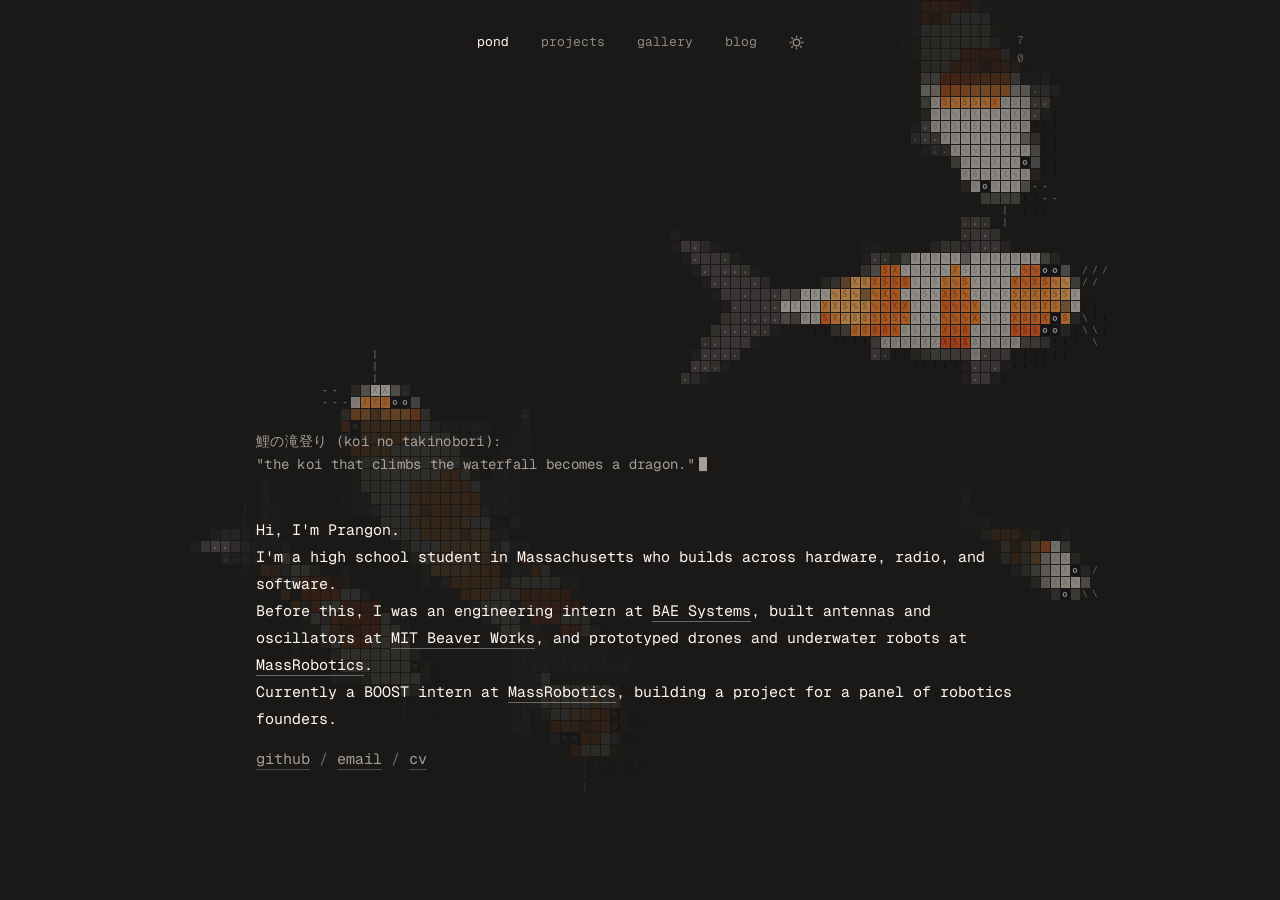
==== commit f2346e4c: "Rework the pond page and add projects, gallery and blog pages Draw the pond as a monospace glyph gri" ====
--- a/index.html
+++ b/index.html
@@ -1,55 +1,79 @@
-<!DOCTYPE html>
-<html lang="en">
+<!doctype html>
+<html lang="en" class="pond-page">
 <head>
-  <meta charset="UTF-8">
+  <meta charset="utf-8">
   <meta name="viewport" content="width=device-width, initial-scale=1">
+  <script>(function(){var d=document.documentElement,t;try{t=localStorage.getItem('theme')}catch(e){}if(t!=='light'&&t!=='dark')t='dark';d.classList.remove('light','dark');d.classList.add(t);d.style.colorScheme=t})()</script>
   <title>Prangon Barua</title>
   <meta name="description" content="Prangon Barua builds across hardware, radio, and software.">
-  <link rel="icon" href="data:image/svg+xml,%3Csvg xmlns='http://www.w3.org/2000/svg' viewBox='0 0 32 32'%3E%3Ccircle cx='16' cy='16' r='14' fill='%23f5efe6'/%3E%3Ccircle cx='16' cy='16' r='6' fill='%23d9452b'/%3E%3C/svg%3E">
-  <script>try{var t=localStorage.getItem('theme');if(t)document.documentElement.dataset.theme=t}catch(e){}</script>
+  <meta property="og:title" content="Prangon Barua">
+  <meta property="og:description" content="Prangon Barua builds across hardware, radio, and software.">
+  <meta name="twitter:card" content="summary">
+  <meta name="twitter:title" content="Prangon Barua">
+  <meta name="twitter:description" content="Prangon Barua builds across hardware, radio, and software.">
+  <link rel="icon" type="image/svg+xml" href="data:image/svg+xml,%3Csvg xmlns='http://www.w3.org/2000/svg' viewBox='0 0 32 32'%3E%3Crect width='32' height='32' fill='%23000'/%3E%3C/svg%3E">
+  <link rel="icon" type="image/png" sizes="32x32" href="/favicon.png">
   <link rel="preconnect" href="https://fonts.googleapis.com">
   <link rel="preconnect" href="https://fonts.gstatic.com" crossorigin>
-  <link rel="stylesheet" href="https://fonts.googleapis.com/css2?family=DM+Mono:wght@400;500&display=swap">
-  <link rel="stylesheet" href="https://fonts.googleapis.com/css2?family=Shippori+Mincho:wght@500&text=%E9%AF%89%E3%81%AE%E6%BB%9D%E7%99%BB%E3%82%8A&display=swap">
-  <link rel="stylesheet" href="assets/site.css">
+  <link rel="stylesheet" href="https://fonts.googleapis.com/css2?family=Geist+Mono:wght@400&amp;family=Inter:wght@400&amp;family=Playfair+Display:wght@400&amp;display=swap">
+  <link rel="stylesheet" href="/assets/site.css">
+  <script src="/assets/site.js" defer></script>
+  <script src="/assets/pond.js" defer></script>
 </head>
 <body>
-  <nav class="nav" aria-label="Main">
-    <a href="./" aria-current="page">pond</a>
-    <a href="projects.html">projects</a>
-    <a href="experience.html">experience</a>
-    <a href="cv.pdf">cv</a>
-    <button type="button" class="theme" aria-label="Toggle dark mode">
-      <svg class="moon" width="15" height="15" viewBox="0 0 16 16" fill="currentColor" aria-hidden="true"><path d="M13.6 10.1A6.2 6.2 0 0 1 5.9 2.4a6.2 6.2 0 1 0 7.7 7.7z"/></svg>
-      <svg class="sun" width="15" height="15" viewBox="0 0 16 16" fill="none" stroke="currentColor" stroke-width="1.5" stroke-linecap="round" aria-hidden="true"><circle cx="8" cy="8" r="2.8" fill="currentColor" stroke="none"/><path d="M8 1v1.6M8 13.4V15M1 8h1.6M13.4 8H15M3 3l1.1 1.1M11.9 11.9 13 13M3 13l1.1-1.1M11.9 4.1 13 3"/></svg>
-    </button>
-  </nav>
-
-  <div class="pond">
-    <canvas id="pond" aria-hidden="true"></canvas>
-
-    <div class="falls" data-avoid aria-hidden="true">
-      <span class="fall"></span>
-      <p lang="ja">鯉の滝登り</p>
+  <div id="mainPage">
+    <canvas class="pond" data-pond aria-hidden="true"></canvas>
+    <div class="pill" data-pill>
+      <button class="pill-btn" type="button" aria-expanded="false">
+        <span class="pill-name">Prangon Barua</span>
+        <span class="pill-icon" data-pill-icon><span data-icon="dots" class="icon-load"><svg class="dots" viewBox="0 0 16 16"><circle cx="4" cy="4" r="1.5"></circle><circle cx="12" cy="4" r="1.5"></circle><circle cx="4" cy="12" r="1.5"></circle><circle cx="12" cy="12" r="1.5"></circle></svg></span></span>
+      </button>
     </div>
-
-    <main class="hero">
-      <blockquote data-avoid>koi no takinobori:<br>the koi that climbs the waterfall becomes a dragon.</blockquote>
-      <div class="intro" data-avoid>
-        <h1>Hi, I'm Prangon.</h1>
-        <p>I'm a high school student in Massachusetts who builds across hardware, radio, and software.</p>
-        <p>Before this, I was an engineering intern at <a class="u" href="experience.html#bae">BAE Systems</a>, built antennas and oscillators at <a class="u" href="experience.html#bwsi">MIT Beaver Works</a>, and prototyped drones and underwater robots at <a class="u" href="experience.html#academies">MassRobotics</a>.</p>
-        <p>Currently a BOOST intern at <a class="u" href="experience.html#boost">MassRobotics</a>, building a project for a panel of robotics founders.</p>
-        <p class="links">
-          <a class="u" href="https://github.com/prangonbarua">github</a><span class="sep"> / </span><a class="u" href="mailto:baruaprangon5@gmail.com">email</a><span class="sep"> / </span><a class="u" href="cv.pdf">cv</a>
-        </p>
+    <template data-menu>
+      <div class="menu">
+        <div class="menu-links">
+          <div><a href="/">Home</a></div>
+          <div><a href="/projects/">Projects</a></div>
+          <div><a href="/gallery/">Gallery</a></div>
+          <div><a href="/blog/">Blog</a></div>
+        </div>
+        <div class="menu-foot">
+          <a href="mailto:baruaprangon5@gmail.com">Email<svg xmlns="http://www.w3.org/2000/svg" viewBox="0 0 24 24" fill="none" stroke="currentColor" stroke-width="1.5" stroke-linecap="round" stroke-linejoin="round" aria-hidden="true"><path d="M15 3h6v6"></path><path d="M10 14 21 3"></path><path d="M18 13v6a2 2 0 0 1-2 2H5a2 2 0 0 1-2-2V8a2 2 0 0 1 2-2h6"></path></svg></a>
+          <a href="https://github.com/prangonbarua" target="_blank" rel="noopener noreferrer">GitHub<svg xmlns="http://www.w3.org/2000/svg" viewBox="0 0 24 24" fill="none" stroke="currentColor" stroke-width="1.5" stroke-linecap="round" stroke-linejoin="round" aria-hidden="true"><path d="M15 22v-4a4.8 4.8 0 0 0-1-3.5c3 0 6-2 6-5.5.08-1.25-.27-2.48-1-3.5.28-1.15.28-2.35 0-3.5 0 0-1 0-3 1.5-2.64-.5-5.36-.5-8 0C6 2 5 2 5 2c-.3 1.15-.3 2.35 0 3.5A5.403 5.403 0 0 0 4 9c0 3.5 3 5.5 6 5.5-.39.49-.68 1.05-.85 1.65-.17.6-.22 1.23-.15 1.85v4"></path><path d="M9 18c-4.51 2-5-2-7-2"></path></svg></a>
+          <button type="button" aria-label="Toggle theme" data-theme-toggle><svg class="moon" xmlns="http://www.w3.org/2000/svg" fill="currentColor" viewBox="0 0 256 256" aria-hidden="true"><path d="M236.37,139.4a12,12,0,0,0-12-3A84.07,84.07,0,0,1,119.6,31.59a12,12,0,0,0-15-15A108.86,108.86,0,0,0,49.69,55.07,108,108,0,0,0,136,228a107.09,107.09,0,0,0,64.93-21.69,108.86,108.86,0,0,0,38.44-54.94A12,12,0,0,0,236.37,139.4Zm-49.88,47.74A84,84,0,0,1,68.86,69.51,84.93,84.93,0,0,1,92.27,48.29Q92,52.13,92,56A108.12,108.12,0,0,0,200,164q3.87,0,7.71-.27A84.79,84.79,0,0,1,186.49,187.14Z"></path></svg><svg class="sun" xmlns="http://www.w3.org/2000/svg" fill="currentColor" viewBox="0 0 256 256" aria-hidden="true"><path d="M116,36V20a12,12,0,0,1,24,0V36a12,12,0,0,1-24,0Zm80,92a68,68,0,1,1-68-68A68.07,68.07,0,0,1,196,128Zm-24,0a44,44,0,1,0-44,44A44.05,44.05,0,0,0,172,128ZM51.51,68.49a12,12,0,1,0,17-17l-12-12a12,12,0,0,0-17,17Zm0,119-12,12a12,12,0,0,0,17,17l12-12a12,12,0,1,0-17-17ZM196,72a12,12,0,0,0,8.49-3.51l12-12a12,12,0,0,0-17-17l-12,12A12,12,0,0,0,196,72Zm8.49,115.51a12,12,0,0,0-17,17l12,12a12,12,0,0,0,17-17ZM48,128a12,12,0,0,0-12-12H20a12,12,0,0,0,0,24H36A12,12,0,0,0,48,128Zm80,80a12,12,0,0,0-12,12v16a12,12,0,0,0,24,0V220A12,12,0,0,0,128,208Zm108-92H220a12,12,0,0,0,0,24h16a12,12,0,0,0,0-24Z"></path></svg></button>
+        </div>
       </div>
+    </template>
+    <nav class="nav" aria-label="Main" data-koi-avoid>
+      <a href="/" aria-current="page">pond</a>
+      <a href="/projects/">projects</a>
+      <a href="/gallery/">gallery</a>
+      <a href="/blog/">blog</a>
+      <span class="nav-toggle" data-koi-ignore><button type="button" aria-label="Toggle theme" data-theme-toggle><svg class="moon" xmlns="http://www.w3.org/2000/svg" width="15" height="15" fill="currentColor" viewBox="0 0 256 256" aria-hidden="true"><path d="M236.37,139.4a12,12,0,0,0-12-3A84.07,84.07,0,0,1,119.6,31.59a12,12,0,0,0-15-15A108.86,108.86,0,0,0,49.69,55.07,108,108,0,0,0,136,228a107.09,107.09,0,0,0,64.93-21.69,108.86,108.86,0,0,0,38.44-54.94A12,12,0,0,0,236.37,139.4Zm-49.88,47.74A84,84,0,0,1,68.86,69.51,84.93,84.93,0,0,1,92.27,48.29Q92,52.13,92,56A108.12,108.12,0,0,0,200,164q3.87,0,7.71-.27A84.79,84.79,0,0,1,186.49,187.14Z"></path></svg><svg class="sun" xmlns="http://www.w3.org/2000/svg" width="15" height="15" fill="currentColor" viewBox="0 0 256 256" aria-hidden="true"><path d="M116,36V20a12,12,0,0,1,24,0V36a12,12,0,0,1-24,0Zm80,92a68,68,0,1,1-68-68A68.07,68.07,0,0,1,196,128Zm-24,0a44,44,0,1,0-44,44A44.05,44.05,0,0,0,172,128ZM51.51,68.49a12,12,0,1,0,17-17l-12-12a12,12,0,0,0-17,17Zm0,119-12,12a12,12,0,0,0,17,17l12-12a12,12,0,1,0-17-17ZM196,72a12,12,0,0,0,8.49-3.51l12-12a12,12,0,0,0-17-17l-12,12A12,12,0,0,0,196,72Zm8.49,115.51a12,12,0,0,0-17,17l12,12a12,12,0,0,0,17-17ZM48,128a12,12,0,0,0-12-12H20a12,12,0,0,0,0,24H36A12,12,0,0,0,48,128Zm80,80a12,12,0,0,0-12,12v16a12,12,0,0,0,24,0V220A12,12,0,0,0,128,208Zm108-92H220a12,12,0,0,0,0,24h16a12,12,0,0,0,0-24Z"></path></svg></button></span>
+    </nav>
+    <main class="home-main">
+      <header class="wrap hero-m">
+        <blockquote class="quote" data-koi-avoid>鯉の滝登り (koi no takinobori):<br>"The koi that climbs the waterfall becomes a dragon."<span class="cursor" aria-hidden="true"></span></blockquote>
+        <div class="prose-m prose-in" data-koi-avoid>
+          <h1>Hi, I'm Prangon.</h1>
+          <p>I'm a high school student in Massachusetts who builds across hardware, radio, and software.</p>
+          <p>Before this, I was an engineering intern at BAE Systems, built antennas and oscillators at MIT Beaver Works, and prototyped drones and underwater robots at MassRobotics.</p>
+          <p>Currently a BOOST intern at MassRobotics, building a project for a panel of robotics founders.</p>
+          <p class="links"><span><a class="u" href="https://github.com/prangonbarua" target="_blank" rel="noopener noreferrer">github</a></span><span><span class="sep"> / </span><a class="u" href="mailto:baruaprangon5@gmail.com">email</a></span><span><span class="sep"> / </span><a class="u" href="/cv.pdf" target="_blank" rel="noopener noreferrer">cv</a></span></p>
+        </div>
+      </header>
+      <header class="wrap hero-d">
+        <div class="koi-stats" data-koi-stats data-koi-avoid aria-hidden="true" hidden><div data-koi-n></div><div data-pellet-n></div></div>
+        <blockquote class="quote" data-koi-avoid>鯉の滝登り (koi no takinobori):<br>"The koi that climbs the waterfall becomes a dragon."<span class="cursor" aria-hidden="true"></span></blockquote>
+        <div class="cited-prose prose-in" data-koi-avoid>
+          <h1>Hi, I'm Prangon.</h1>
+          <p>I'm a high school student in Massachusetts who builds across hardware, radio, and software.</p>
+          <p>Before this, I was an engineering intern at <span class="cite" data-cite><button type="button" aria-label="BAE Systems, FOCUS Engineering Intern">BAE Systems</button><template><span class="org"><span class="org-head"><span class="org-tile"><span>B</span></span><span class="org-name">BAE Systems</span><span class="org-dates">Sep to Dec 2025</span></span><span class="org-role">FOCUS Engineering Intern</span><span class="org-sum">Built a working robot with custom software over a three-month sprint, joining the mechanical, electrical, and software pieces.</span></span></template></span>, built antennas and oscillators at <span class="cite" data-cite><button type="button" aria-label="MIT Beaver Works Summer Institute, Practical Radio Intern">MIT Beaver Works</button><template><span class="org"><span class="org-head"><span class="org-tile"><span>M</span></span><span class="org-name">MIT Beaver Works Summer Institute</span><span class="org-dates">Mar to Apr 2025</span></span><span class="org-role">Practical Radio Intern</span><span class="org-sum">Prototyped antennas and oscillators for working communication systems alongside MIT students.</span></span></template></span>, and prototyped drones and underwater robots at <span class="cite" data-cite><button type="button" aria-label="MassRobotics, Drone Academy and BlueTech Academy">MassRobotics</button><template><span class="org-group"><span><span class="org-head"><span class="org-tile"><span>D</span></span><span class="org-name">Drone Academy</span><span class="org-dates">Jul 2025</span></span><span class="org-sum">Built drones by hand, from soldering and circuit assembly through flight tuning.</span></span><span><span class="org-head"><span class="org-tile"><span>B</span></span><span class="org-name">BlueTech Academy</span><span class="org-dates">Jul 2025</span></span><span class="org-sum">Prototyped two autonomous underwater vehicles, a silicone AUV and a starfish-model platform.</span></span></span></template></span>.</p>
+          <p>Currently a BOOST intern at <span class="cite" data-cite><button type="button" aria-label="MassRobotics, BOOST Intern">MassRobotics</button><template><span class="org"><span class="org-head"><span class="org-tile"><span>M</span></span><span class="org-name">MassRobotics</span><span class="org-dates">Apr 2026 to now</span></span><span class="org-role">BOOST Intern</span><span class="org-sum">A Boston cohort that pairs students with robotics founders and companies.</span></span></template></span>, building a project for a panel of robotics founders.</p>
+          <p class="links"><span><a class="u" href="https://github.com/prangonbarua" target="_blank" rel="noopener noreferrer">github</a></span><span><span class="sep"> / </span><a class="u" href="mailto:baruaprangon5@gmail.com">email</a></span><span><span class="sep"> / </span><a class="u" href="/cv.pdf" target="_blank" rel="noopener noreferrer">cv</a></span></p>
+        </div>
+      </header>
     </main>
-
-    <p class="hint"><span class="mouse">click</span><span class="touch">tap</span> the water to feed the koi</p>
   </div>
-
-  <script src="assets/theme.js"></script>
-  <script src="assets/pond.js"></script>
 </body>
 </html>
--- a/assets/site.css
+++ b/assets/site.css
@@ -1,197 +1,998 @@
+/* ---------------------------------------------------------------------- */
+/* fonts                                                                    */
+/* ---------------------------------------------------------------------- */
+
+/* metric-matched fallbacks so the swap to the web font does not shift text */
+@font-face {
+  font-family: "Geist Mono Fallback";
+  src: local("Arial");
+  ascent-override: 76.43%;
+  descent-override: 22.43%;
+  line-gap-override: 0%;
+  size-adjust: 131.49%;
+}
+@font-face {
+  font-family: "Inter Fallback";
+  src: local("Arial");
+  ascent-override: 90.44%;
+  descent-override: 22.52%;
+  line-gap-override: 0%;
+  size-adjust: 107.12%;
+}
+@font-face {
+  font-family: "Playfair Display Fallback";
+  src: local("Times New Roman");
+  ascent-override: 97.25%;
+  descent-override: 22.56%;
+  line-gap-override: 0%;
+  size-adjust: 111.26%;
+}
+
+/* ---------------------------------------------------------------------- */
+/* tokens                                                                   */
+/* ---------------------------------------------------------------------- */
+
 :root {
-  --bg: #dfe6e0;
-  --bg-deep: #cdd8d1;
-  --fg: #1d2624;
-  --muted: color-mix(in srgb, var(--fg) 58%, transparent);
-  --rule: color-mix(in srgb, var(--fg) 18%, transparent);
-  --underline: color-mix(in srgb, var(--fg) 35%, transparent);
-  --ripple: rgba(29, 38, 36, 0.32);
-  --shadow: rgba(24, 40, 36, 0.16);
-  --pad: #86a172;
-  --pad-vein: rgba(52, 78, 44, 0.35);
-  color-scheme: light;
-}
-@media (prefers-color-scheme: dark) {
-  :root:not([data-theme="light"]) {
-    --bg: #0f1817;
-    --bg-deep: #08100f;
-    --fg: #dce6e1;
-    --ripple: rgba(220, 230, 225, 0.22);
-    --shadow: rgba(0, 0, 0, 0.42);
-    --pad: #3d5838;
-    --pad-vein: rgba(150, 190, 130, 0.22);
-    color-scheme: dark;
-  }
-}
-:root[data-theme="dark"] {
-  --bg: #0f1817;
-  --bg-deep: #08100f;
-  --fg: #dce6e1;
-  --ripple: rgba(220, 230, 225, 0.22);
-  --shadow: rgba(0, 0, 0, 0.42);
-  --pad: #3d5838;
-  --pad-vein: rgba(150, 190, 130, 0.22);
-  color-scheme: dark;
-}
-
-* { box-sizing: border-box; }
-html { -webkit-text-size-adjust: 100%; }
+  --font-geist-mono: "Geist Mono", "Geist Mono Fallback";
+  --font-inter: "Inter", "Inter Fallback";
+  --font-playfair: "Playfair Display", "Playfair Display Fallback";
+
+  --background-color: #f5f4f1;
+  --foreground-color: #262523;
+  --muted-color: color-mix(in srgb, var(--foreground-color) 64%, transparent);
+  --dark-foreground: #fff7f0;
+
+  --ease: cubic-bezier(0.4, 0, 0.2, 1);
+  --ease-out: cubic-bezier(0, 0, 0.2, 1);
+  --tween-out: cubic-bezier(0, 0, 0.58, 1);
+}
+
+.dark {
+  --background-color: #1a1917;
+  --foreground-color: #fff7f0;
+  --muted-color: color-mix(in srgb, var(--foreground-color) 50%, transparent);
+}
+
+/* ---------------------------------------------------------------------- */
+/* reset                                                                    */
+/* ---------------------------------------------------------------------- */
+
+*,
+::before,
+::after {
+  box-sizing: border-box;
+  border: 0 solid;
+}
+
+html {
+  line-height: 1.5;
+  -webkit-text-size-adjust: 100%;
+  tab-size: 4;
+  -webkit-tap-highlight-color: transparent;
+  font-family: ui-sans-serif, system-ui, sans-serif, "Apple Color Emoji", "Segoe UI Emoji", "Segoe UI Symbol",
+    "Noto Color Emoji";
+}
+
 body {
   margin: 0;
-  background: var(--bg);
-  color: var(--fg);
-  font: 400 15px/1.7 "DM Mono", ui-monospace, "SF Mono", Menlo, monospace;
+  line-height: inherit;
+  background-color: var(--background-color);
+  color: var(--foreground-color);
   overflow-x: clip;
-  transition: background-color 0.3s, color 0.3s;
-}
-::selection { background: var(--fg); color: var(--bg); }
-
-a { color: inherit; }
+  scroll-behavior: smooth;
+}
+
+h1, h2, h3, h4, h5, h6 {
+  font-size: inherit;
+  font-weight: inherit;
+}
+
+blockquote, h1, h2, h3, h4, h5, h6, p, figure, dl, dd, hr, pre {
+  margin: 0;
+}
+
+a {
+  color: inherit;
+  text-decoration: inherit;
+}
+
+button,
+input {
+  font-family: inherit;
+  font-size: 100%;
+  font-weight: inherit;
+  line-height: inherit;
+  letter-spacing: inherit;
+  color: inherit;
+  margin: 0;
+  padding: 0;
+}
+
+button {
+  -webkit-appearance: button;
+  background-color: transparent;
+  background-image: none;
+  cursor: pointer;
+}
+
+img, svg, video, canvas {
+  display: block;
+  vertical-align: middle;
+}
+
+img, video {
+  max-width: 100%;
+  height: auto;
+}
+
+ul, ol {
+  list-style: none;
+  margin: 0;
+  padding: 0;
+}
+
+[hidden] {
+  display: none;
+}
+
+/* ---------------------------------------------------------------------- */
+/* shared pieces                                                            */
+/* ---------------------------------------------------------------------- */
+
+.wrap {
+  margin-left: auto;
+  margin-right: auto;
+  width: 100%;
+  padding-left: 1.5rem;
+  padding-right: 1.5rem;
+}
+
+@media (min-width: 1024px) {
+  .wrap {
+    padding-left: 20vw;
+    padding-right: 20vw;
+  }
+}
+
+/* blinking block cursor */
+.cursor {
+  display: inline-block;
+  margin-left: 0.25rem;
+  height: 1em;
+  width: 0.55em;
+  transform: translateY(0.15em);
+  background-color: var(--foreground-color);
+  animation: blink 1.1s step-end infinite;
+}
+
+@keyframes blink {
+  0%, 49% { opacity: 1; }
+  50%, 100% { opacity: 0; }
+}
+
+@media (prefers-reduced-motion: reduce) {
+  .cursor {
+    animation: none;
+  }
+}
+
+/* underlined link */
 .u {
-  text-decoration: underline;
-  text-decoration-color: var(--underline);
+  text-decoration-line: underline;
   text-decoration-thickness: 1px;
   text-underline-offset: 5px;
-  transition: text-decoration-color 0.15s;
-}
-.u:hover, .u:focus-visible { text-decoration-color: var(--fg); }
-:focus-visible { outline: 1px solid var(--fg); outline-offset: 3px; }
-
-/* nav */
+  text-decoration-color: color-mix(in srgb, var(--foreground-color) 35%, transparent);
+  outline: 2px solid transparent;
+  outline-offset: 2px;
+  transition: opacity 150ms var(--ease);
+}
+
+.u:hover,
+.u:focus-visible {
+  text-decoration-color: var(--foreground-color);
+}
+
+/* theme icons: moon in light, sun in dark */
+.sun {
+  display: none;
+}
+
+.dark .moon {
+  display: none;
+}
+
+.dark .sun {
+  display: inline;
+}
+
+/* ---------------------------------------------------------------------- */
+/* desktop nav                                                              */
+/* ---------------------------------------------------------------------- */
+
 .nav {
-  position: fixed; top: 0; left: 0; right: 0; z-index: 30;
-  display: flex; justify-content: center; align-items: center; gap: 30px;
-  padding: 28px 16px 14px;
+  position: fixed;
+  left: 0;
+  right: 0;
+  top: 0;
+  z-index: 30;
+  display: flex;
+  align-items: center;
+  justify-content: center;
+  gap: 2rem;
+  padding-top: 2rem;
+  font-family: var(--font-geist-mono);
   font-size: 13px;
+  text-transform: lowercase;
+  color: var(--foreground-color);
+  transition-property: color, background-color, border-color, text-decoration-color, fill, stroke;
+  transition-timing-function: var(--ease);
+  transition-duration: 200ms;
+  view-transition-name: site-nav;
+}
+
+.nav a,
+.nav button {
+  opacity: 0.5;
+  outline: 2px solid transparent;
+  outline-offset: 2px;
+  transition: opacity 150ms var(--ease);
+}
+
+.nav a[aria-current="page"],
+.nav a:hover,
+.nav a:focus-visible,
+.nav button:hover,
+.nav button:focus-visible {
+  opacity: 1;
+}
+
+.nav-toggle {
+  display: flex;
+  margin: -1rem;
+  padding: 1rem;
+}
+
+@media not all and (min-width: 1024px) {
+  .nav {
+    display: none;
+  }
+}
+
+/* ---------------------------------------------------------------------- */
+/* mobile pill and menu                                                     */
+/* ---------------------------------------------------------------------- */
+
+.pill {
+  position: fixed;
+  top: 3vw;
+  left: 3vw;
+  right: 3vw;
+  z-index: 50;
+}
+
+.pill-btn {
+  width: 100%;
+  display: flex;
+  align-items: center;
+  justify-content: space-between;
+  padding: 3.5vw 5vw;
+  border-radius: 9999px;
+  background: color-mix(in srgb, var(--foreground-color) 6%, transparent);
+  -webkit-backdrop-filter: blur(12px);
+  backdrop-filter: blur(12px);
+}
+
+.pill-name {
+  font-family: var(--font-inter);
+  font-weight: 400;
+  letter-spacing: 0;
+  color: var(--foreground-color);
+}
+
+.pill-icon {
+  position: relative;
+  display: block;
+  width: 5vw;
+  height: 5vw;
+}
+
+.pill-icon > span {
+  position: absolute;
+  inset: 0;
+  display: block;
+}
+
+/* the dots spin in once on page load */
+.pill-icon > .icon-load {
+  animation: icon-load 180ms var(--tween-out) backwards;
+}
+
+@keyframes icon-load {
+  from {
+    opacity: 0;
+    transform: rotate(-45deg);
+  }
+}
+
+.pill-icon svg {
+  width: 4vw;
+  height: 4vw;
+}
+
+.pill-icon .dots {
+  fill: color-mix(in srgb, var(--foreground-color) 50%, transparent);
+}
+
+.pill-icon .cross {
+  fill: none;
+  stroke: color-mix(in srgb, var(--foreground-color) 50%, transparent);
+  stroke-width: 1.5;
+  stroke-linecap: round;
+}
+
+.menu {
+  position: fixed;
+  inset: 0;
+  z-index: 40;
+  display: flex;
+  flex-direction: column;
+  background-color: var(--background-color);
+}
+
+.menu-links {
+  flex: 1 1 0%;
+  display: flex;
+  flex-direction: column;
+  align-items: center;
+  justify-content: center;
+  gap: 0.5vh;
+}
+
+.menu-links > div {
+  animation: menu-link-in 280ms var(--tween-out) backwards;
+}
+
+.menu-links > div:nth-child(1) { animation-delay: 80ms; }
+.menu-links > div:nth-child(2) { animation-delay: 150ms; }
+.menu-links > div:nth-child(3) { animation-delay: 220ms; }
+.menu-links > div:nth-child(4) { animation-delay: 290ms; }
+
+@keyframes menu-link-in {
+  from {
+    opacity: 0;
+    transform: translateY(16px);
+  }
+}
+
+.menu-links a {
+  display: block;
+  text-align: center;
+  font-family: var(--font-playfair);
+  font-weight: 700;
+  font-size: 14vw;
+  line-height: 17vw;
+  color: var(--foreground-color);
+}
+
+.menu-foot {
+  flex-shrink: 0;
+  display: flex;
+  justify-content: center;
+  align-items: center;
+  gap: 8vw;
+  padding-bottom: 10vh;
+}
+
+.menu-foot a {
+  display: flex;
+  align-items: center;
+  gap: 1.5vw;
+  font-family: var(--font-inter);
+  font-size: 3.5vw;
+  letter-spacing: 0.025em;
+  color: color-mix(in srgb, var(--foreground-color) 35%, transparent);
+}
+
+.menu-foot a svg {
+  width: 3vw;
+  height: 3vw;
+  fill: none;
+  stroke: currentColor;
+  stroke-width: 1.5;
+  stroke-linecap: round;
+  stroke-linejoin: round;
+}
+
+.menu-foot button {
+  color: color-mix(in srgb, var(--foreground-color) 35%, transparent);
+}
+
+.menu-foot button svg {
+  width: 4.5vw;
+  height: 4.5vw;
+}
+
+@media (min-width: 1024px) {
+  .pill,
+  .menu {
+    display: none;
+  }
+}
+
+/* ---------------------------------------------------------------------- */
+/* home                                                                     */
+/* ---------------------------------------------------------------------- */
+
+html.pond-page {
+  overflow: hidden;
+  overscroll-behavior: none;
+}
+
+#mainPage {
+  position: relative;
+  height: 100dvh;
+  width: 100%;
+  overflow: hidden;
+  background-color: var(--background-color);
+  transition-property: color, background-color, border-color, text-decoration-color, fill, stroke;
+  transition-timing-function: var(--ease);
+  transition-duration: 300ms;
+}
+
+.pond {
   pointer-events: none;
-}
-.nav a, .nav button { pointer-events: auto; }
-.nav-solid { background: var(--bg); transition: background-color 0.3s; }
-.nav a {
-  text-decoration: none; opacity: 0.5;
-  transition: opacity 0.15s;
-}
-.nav a:hover, .nav a:focus-visible, .nav a[aria-current="page"] { opacity: 1; }
-.theme {
-  display: inline-flex; padding: 4px; margin: -4px;
-  border: 0; background: none; color: inherit; cursor: pointer;
-  opacity: 0.5; transition: opacity 0.15s;
-}
-.theme:hover, .theme:focus-visible { opacity: 1; }
-.theme svg { display: block; }
-.theme .sun { display: none; }
-:root[data-theme="dark"] .theme .sun { display: block; }
-:root[data-theme="dark"] .theme .moon { display: none; }
-@media (prefers-color-scheme: dark) {
-  :root:not([data-theme="light"]) .theme .sun { display: block; }
-  :root:not([data-theme="light"]) .theme .moon { display: none; }
-}
-
-/* pond */
-.pond {
-  position: relative; height: 100vh; height: 100dvh; overflow: hidden;
-  background: radial-gradient(ellipse 90% 80% at 50% 42%, var(--bg) 0%, var(--bg) 45%, var(--bg-deep) 100%);
-  cursor: crosshair;
-  touch-action: manipulation;
-}
-.pond canvas { position: absolute; inset: 0; width: 100%; height: 100%; display: block; }
-
-.falls {
-  position: absolute; z-index: 10;
-  top: clamp(104px, 17vh, 180px);
-  right: clamp(24px, 9vw, 14vw);
-  display: flex; gap: 20px; align-items: flex-start;
+  position: absolute;
+  inset: 0;
+  width: 100%;
+  height: 100%;
+}
+
+.home-main {
+  position: relative;
+  z-index: 20;
+  display: flex;
+  flex-direction: column;
+  height: 100%;
+}
+
+.quote {
+  font-size: 14px;
+  text-transform: lowercase;
+  line-height: 1.625;
+  letter-spacing: 0.02em;
+  opacity: 0.6;
+  animation: quote-in 400ms var(--tween-out) backwards;
+}
+
+@keyframes quote-in {
+  from { opacity: 0; }
+  to { opacity: 0.6; }
+}
+
+.prose-in {
+  animation: prose-in 300ms var(--tween-out) 200ms backwards;
+}
+
+@keyframes prose-in {
+  from { opacity: 0; }
+}
+
+/* entrance animations play once per page load: a header or pill that was hidden
+   at the first paint (rotating a tablet across 1024px) appears already settled */
+.fx-done .quote,
+.fx-done .prose-in,
+.fx-done .icon-load {
+  animation: none;
+}
+
+.links .sep {
+  opacity: 0.4;
+}
+
+.links a {
+  opacity: 0.6;
+}
+
+.links a:hover,
+.links a:focus-visible {
+  opacity: 1;
+}
+
+/* mobile hero */
+.hero-m {
+  display: flex;
+  flex-direction: column;
+  justify-content: flex-end;
+  height: 100%;
+  gap: 2rem;
+  padding-top: 7rem;
+  padding-bottom: 3rem;
+  background-color: transparent;
+  font-family: var(--font-geist-mono);
+  color: var(--foreground-color);
+}
+
+.hero-m .quote {
+  font-size: 13px;
+}
+
+.prose-m {
+  display: flex;
+  flex-direction: column;
+  gap: 0.75rem;
+  font-size: 14px;
+  line-height: 1.6;
+}
+
+.prose-m .links {
+  margin-top: 0.5rem;
+}
+
+/* desktop hero */
+.hero-d {
+  position: relative;
+  display: flex;
+  flex-direction: column;
+  justify-content: flex-end;
+  height: 100%;
+  gap: 2.5rem;
+  padding-top: 8rem;
+  padding-bottom: 8rem;
+  background-color: transparent;
+  color: var(--foreground-color);
+}
+
+.hero-d .quote {
+  font-family: var(--font-geist-mono);
+}
+
+@media (min-width: 1024px) {
+  .hero-m {
+    display: none;
+  }
+}
+
+@media not all and (min-width: 1024px) {
+  .hero-d {
+    display: none;
+  }
+}
+
+@media (max-height: 640px) {
+  .hero-m {
+    gap: 1.25rem;
+    padding-bottom: 2rem;
+  }
+}
+
+@media (max-height: 720px) {
+  .hero-d {
+    gap: 1.5rem;
+    padding-bottom: 3rem;
+    padding-top: 5rem;
+  }
+}
+
+.cited-prose {
+  max-width: 54rem;
+  font-family: var(--font-geist-mono);
+  font-size: 15px;
+  line-height: max(22px, 3vh);
+  transition: color 0.18s;
+}
+
+.cited-prose:has(button:hover),
+.cited-prose:has(button:focus-visible),
+.cited-prose:has([data-cited-open="true"]) {
+  color: color-mix(in srgb, var(--foreground-color) 32%, transparent);
+}
+
+.cited-prose .links {
+  margin-top: 1.5vh;
+}
+
+/* koi and pellet counter */
+.koi-stats {
+  position: absolute;
+  top: 2rem;
+  right: 1.5rem;
+  font-family: var(--font-geist-mono);
+  font-size: 11px;
+  line-height: 1.625;
+  font-variant-numeric: tabular-nums;
+}
+
+@media (min-width: 1024px) {
+  .koi-stats {
+    right: 20vw;
+  }
+}
+
+/* the pellet line flashes to full opacity on every change (pond.js animates it) */
+.koi-stats > div {
+  opacity: 0.32;
+}
+
+/* ---------------------------------------------------------------------- */
+/* org popovers                                                             */
+/* ---------------------------------------------------------------------- */
+
+.cite {
+  position: relative;
+  display: inline-block;
+}
+
+.cite > button {
+  display: inline;
+  vertical-align: baseline;
+  text-decoration-line: underline;
+  text-decoration-thickness: 1px;
+  text-underline-offset: 5px;
+  text-decoration-color: color-mix(in srgb, var(--foreground-color) 35%, transparent);
+  outline: 2px solid transparent;
+  outline-offset: 2px;
+  transition: text-decoration-color 150ms var(--ease);
+}
+
+.cite > button:hover,
+.cite > button:focus-visible,
+.cite[data-cited-open="true"] > button {
+  text-decoration-color: var(--foreground-color);
+  color: var(--foreground-color);
+}
+
+.cite > button:focus-visible {
+  text-decoration-thickness: 2px;
+}
+
+.card-pop {
+  position: absolute;
+  bottom: 100%;
+  left: 0;
+  z-index: 50;
+  margin-bottom: 10px;
+  width: 340px;
+  display: flex;
+  flex-direction: column;
+  overflow: hidden;
+  border-radius: 8px;
+  transform-origin: bottom left;
+  font-family: var(--font-geist-mono);
+  color: var(--foreground-color);
+  background: color-mix(in srgb, var(--background-color) 45%, #ffffff);
+  border: 1px solid color-mix(in srgb, var(--foreground-color) 11%, transparent);
+  box-shadow: inset 0 1px 0 rgba(255, 255, 255, 0.8), 0 1px 2px rgba(38, 37, 35, 0.06),
+    0 12px 32px -12px rgba(38, 37, 35, 0.18);
+}
+
+.dark .card-pop {
+  background: color-mix(in srgb, var(--background-color) 93%, var(--foreground-color));
+  border-color: color-mix(in srgb, var(--foreground-color) 9%, transparent);
+  box-shadow: inset 0 1px 0 color-mix(in srgb, var(--foreground-color) 6%, transparent), 0 1px 2px rgba(0, 0, 0, 0.3),
+    0 16px 40px -12px rgba(0, 0, 0, 0.6);
+}
+
+.org {
+  display: flex;
+  flex-direction: column;
+  gap: 6px;
+  padding: 12px 14px;
+}
+
+.org-group {
+  display: flex;
+  flex-direction: column;
+  padding: 6px;
+}
+
+.org-group > span {
+  display: flex;
+  flex-direction: column;
+  gap: 6px;
+  border-radius: 6px;
+  padding: 8px;
+}
+
+.org-head {
+  display: flex;
+  align-items: center;
+  gap: 8px;
+  font-size: 12px;
+  line-height: 1;
+}
+
+.org-tile {
+  display: flex;
+  flex-shrink: 0;
+  align-items: center;
+  justify-content: center;
+  width: 16px;
+  height: 16px;
+  border-radius: 4px;
+  overflow: hidden;
+  background: color-mix(in srgb, var(--foreground-color) 12%, transparent);
+}
+
+.org-tile > span {
+  opacity: 0.6;
+  font-size: 10px;
+  line-height: 1;
+}
+
+.org-name {
+  overflow: hidden;
+  text-overflow: ellipsis;
+  white-space: nowrap;
+  opacity: 0.6;
+}
+
+.org-dates {
+  margin-left: auto;
+  flex-shrink: 0;
+  padding-left: 0.5rem;
+  font-variant-numeric: tabular-nums;
+  opacity: 0.4;
+}
+
+.org-role {
+  margin-top: 4px;
+  font-size: 13px;
+  line-height: 18px;
+}
+
+.org-sum {
+  font-size: 12px;
+  line-height: 18px;
+  opacity: 0.6;
+}
+
+.org > .org-sum {
+  overflow: hidden;
+  display: -webkit-box;
+  -webkit-line-clamp: 3;
+  -webkit-box-orient: vertical;
+}
+
+/* ---------------------------------------------------------------------- */
+/* projects                                                                 */
+/* ---------------------------------------------------------------------- */
+
+.projects-page {
+  height: 100vh;
+  width: 100%;
+  overflow: hidden;
+  background-color: var(--background-color);
+  color: var(--foreground-color);
+}
+
+/* mobile list */
+.plist {
+  width: 100%;
+  height: 100%;
+  overflow-y: auto;
+  background-color: var(--background-color);
+}
+
+.plist-main {
+  display: flex;
+  flex-direction: column;
+  padding-top: 20vw;
+  padding-bottom: 12vh;
+}
+
+.plist article {
+  display: flex;
+  flex-direction: column;
+  padding-bottom: 16vw;
+}
+
+.plist-img {
+  position: relative;
+  width: 100%;
+  height: 65vw;
+  border-radius: 1rem;
+  overflow: hidden;
+  background: color-mix(in srgb, var(--foreground-color) 6%, transparent);
+}
+
+.plist-img img,
+.strip-img img {
+  position: absolute;
+  inset: 0;
+  width: 100%;
+  height: 100%;
+  object-fit: cover;
+}
+
+.plist h2 {
+  margin-top: 5vw;
+  margin-bottom: 0.5rem;
+  font-family: var(--font-inter);
+  font-size: 21px;
+  color: var(--foreground-color);
+}
+
+.plist-text {
+  font-family: var(--font-inter);
+  font-size: 17px;
+  color: var(--foreground-color);
+}
+
+.plist-dim {
+  opacity: 0.6;
+}
+
+.plist-year {
+  margin-top: 1.25rem;
+}
+
+.plist-year .plist-dim {
+  margin-bottom: 0.25rem;
+}
+
+.plist-btn {
+  margin-top: 1.25rem;
+  align-self: flex-start;
+  display: inline-flex;
+  align-items: center;
+  justify-content: center;
+  white-space: nowrap;
+  padding: 0.25rem 1rem;
+  border-radius: 9999px;
+  background: color-mix(in srgb, var(--foreground-color) 8%, transparent);
+  color: var(--foreground-color);
+  transition: all 150ms var(--ease);
+}
+
+.plist-btn:active {
+  transform: scale(0.95);
+}
+
+.plist-btn:focus-visible {
+  outline: 2px solid transparent;
+  outline-offset: 2px;
+  box-shadow: 0 0 0 2px var(--foreground-color);
+}
+
+/* desktop strip */
+.strip-main {
+  display: flex;
+  flex-direction: column;
+  justify-content: center;
+  height: 100%;
+  padding-top: 3rem;
+}
+
+.strip {
+  display: flex;
+  gap: 0.75rem;
+  overflow-x: auto;
+  padding-left: max(1.5rem, calc((100vw - 56rem) / 2));
+  padding-right: max(1.5rem, calc((100vw - 56rem) / 2));
+  scrollbar-width: none;
+}
+
+.strip::-webkit-scrollbar {
+  display: none;
+}
+
+.strip-card {
+  display: block;
+  width: min-content;
+  flex-shrink: 0;
+  outline: 2px solid transparent;
+  outline-offset: 2px;
+}
+
+.strip-card:focus-visible {
+  text-decoration-line: underline;
+}
+
+.strip-img {
+  position: relative;
+  aspect-ratio: 3 / 2;
+  height: min(62vh, 42rem);
+  overflow: hidden;
+  background: color-mix(in srgb, var(--foreground-color) 6%, transparent);
+}
+
+.strip-img img {
+  transition: transform 700ms var(--ease-out);
+}
+
+a.strip-card:hover .strip-img img,
+a.strip-card:focus-visible .strip-img img {
+  transform: scale(1.03);
+}
+
+.strip-pill {
   pointer-events: none;
-}
-.falls p {
-  margin: 0;
-  writing-mode: vertical-rl;
-  font-family: "Shippori Mincho", "Hiragino Mincho ProN", "Yu Mincho", serif;
-  font-weight: 500;
-  font-size: clamp(26px, 3.1vw, 46px);
-  letter-spacing: 0.34em;
-  line-height: 1;
-  opacity: 0.82;
-}
-.fall {
-  width: 1px; height: calc(100% + 22vh);
-  background:
-    linear-gradient(to bottom, transparent, var(--fg) 50%, transparent) 0 -60% / 100% 30% no-repeat,
-    linear-gradient(to bottom, var(--rule), transparent);
-  animation: fall 4.8s linear infinite;
-}
-@keyframes fall { to { background-position: 0 160%, 0 0; } }
-
-.hero {
-  position: absolute; z-index: 10;
-  left: 20vw; right: 24px; bottom: clamp(56px, 13vh, 128px);
-  max-width: 56ch;
-  display: flex; flex-direction: column; gap: 36px;
-  pointer-events: none;
-}
-.hero a { pointer-events: auto; }
-.hero blockquote {
-  margin: 0; font-size: 14px; line-height: 1.7; letter-spacing: 0.02em;
+  position: absolute;
+  bottom: 1rem;
+  left: 1rem;
+  transform: translateY(0.25rem);
+  border-radius: 9999px;
+  background-color: rgb(0 0 0 / 0.55);
+  padding: 0.375rem 0.75rem;
+  font-family: var(--font-geist-mono);
+  font-size: 12px;
+  color: var(--dark-foreground);
+  opacity: 0;
+  -webkit-backdrop-filter: blur(12px);
+  backdrop-filter: blur(12px);
+  transition-property: opacity, transform;
+  transition-duration: 300ms;
+  transition-timing-function: var(--ease-out);
+}
+
+a.strip-card:hover .strip-pill,
+a.strip-card:focus-visible .strip-pill {
+  transform: translateY(0);
+  opacity: 1;
+}
+
+.strip-meta {
+  margin-top: 0.75rem;
+  display: flex;
+  align-items: baseline;
+  gap: 0.75rem;
+}
+
+.strip-name {
+  white-space: nowrap;
+  font-size: 15px;
+}
+
+.strip-year {
+  white-space: nowrap;
+  font-family: var(--font-geist-mono);
+  font-size: 12px;
+  color: var(--muted-color);
+}
+
+.strip-tag {
+  margin-top: 0.25rem;
+  font-size: 14px;
+  line-height: 1.5;
+  color: var(--muted-color);
+}
+
+@media (min-width: 1024px) {
+  .plist {
+    display: none;
+  }
+}
+
+@media not all and (min-width: 1024px) {
+  .strip-main {
+    display: none;
+  }
+}
+
+/* ---------------------------------------------------------------------- */
+/* placeholder pages (gallery, blog)                                       */
+/* ---------------------------------------------------------------------- */
+
+.page {
+  min-height: 100vh;
+  width: 100%;
+  background-color: var(--background-color);
+  color: var(--foreground-color);
+}
+
+.soon-main {
+  display: flex;
+  min-height: 100vh;
+  align-items: center;
+  justify-content: center;
+  padding-left: 1.5rem;
+  padding-right: 1.5rem;
+  font-family: var(--font-geist-mono);
+}
+
+.soon {
+  font-size: 14px;
+  text-transform: lowercase;
+  letter-spacing: 0.02em;
   opacity: 0.6;
 }
-.intro h1 { font: inherit; font-weight: 500; margin: 0 0 10px; }
-.intro p { margin: 0 0 10px; }
-.links { margin-top: 16px !important; }
-.links a { opacity: 0.6; transition: opacity 0.15s, text-decoration-color 0.15s; }
-.links a:hover, .links a:focus-visible { opacity: 1; }
-.links .sep { opacity: 0.4; }
-
-.hint {
-  position: absolute; z-index: 10; right: 24px; bottom: 20px; margin: 0;
-  font-size: 12px; opacity: 0.45; pointer-events: none;
-}
-.hint .touch { display: none; }
-@media (hover: none) {
-  .hint .touch { display: inline; }
-  .hint .mouse { display: none; }
-}
-
-/* content pages */
-.page {
-  max-width: calc(62ch + 40px);
-  padding: 112px 20px 72px;
-}
-.page h1 { font: inherit; font-weight: 500; margin: 0 0 6px; }
-.page h2 { font: inherit; font-weight: 500; margin: 56px 0 18px; }
-.lede { margin: 0 0 40px; color: var(--muted); }
-.list { list-style: none; margin: 0; padding: 0; }
-.item { padding: 20px 0; border-top: 1px solid var(--rule); }
-.item:first-child { border-top: 0; padding-top: 0; }
-.item h3 { font: inherit; font-weight: 500; margin: 0; }
-.item p { margin: 6px 0 0; }
-.meta { color: var(--muted); font-size: 13px; }
-.row {
-  display: flex; justify-content: space-between; gap: 16px; flex-wrap: wrap;
-}
-.row .meta { white-space: nowrap; }
-.skills { margin: 0; color: var(--muted); }
-.foot {
-  margin-top: 72px; padding-top: 20px; border-top: 1px solid var(--rule);
-  font-size: 13px;
-}
-
-@media (min-width: 960px) {
-  .page { margin-left: calc(20vw - 20px); }
-}
-@media (max-width: 720px) {
-  body { font-size: 14px; }
-  .nav { gap: 20px; padding-top: 22px; font-size: 12px; }
-  .hero { left: 20px; right: 60px; bottom: 52px; gap: 24px; }
-  .hero blockquote { font-size: 13px; }
-  .falls { top: 84px; right: 18px; gap: 12px; }
-  .falls p { font-size: 22px; }
-  .fall { height: calc(100% + 8vh); }
-  .hint { right: 20px; bottom: 16px; font-size: 11px; }
-}
-@media (max-height: 640px) and (max-width: 720px) {
-  .hero blockquote { display: none; }
-}
-@media (prefers-reduced-motion: reduce) {
-  .fall { animation: none; }
-  body, .nav-solid { transition: none; }
-}
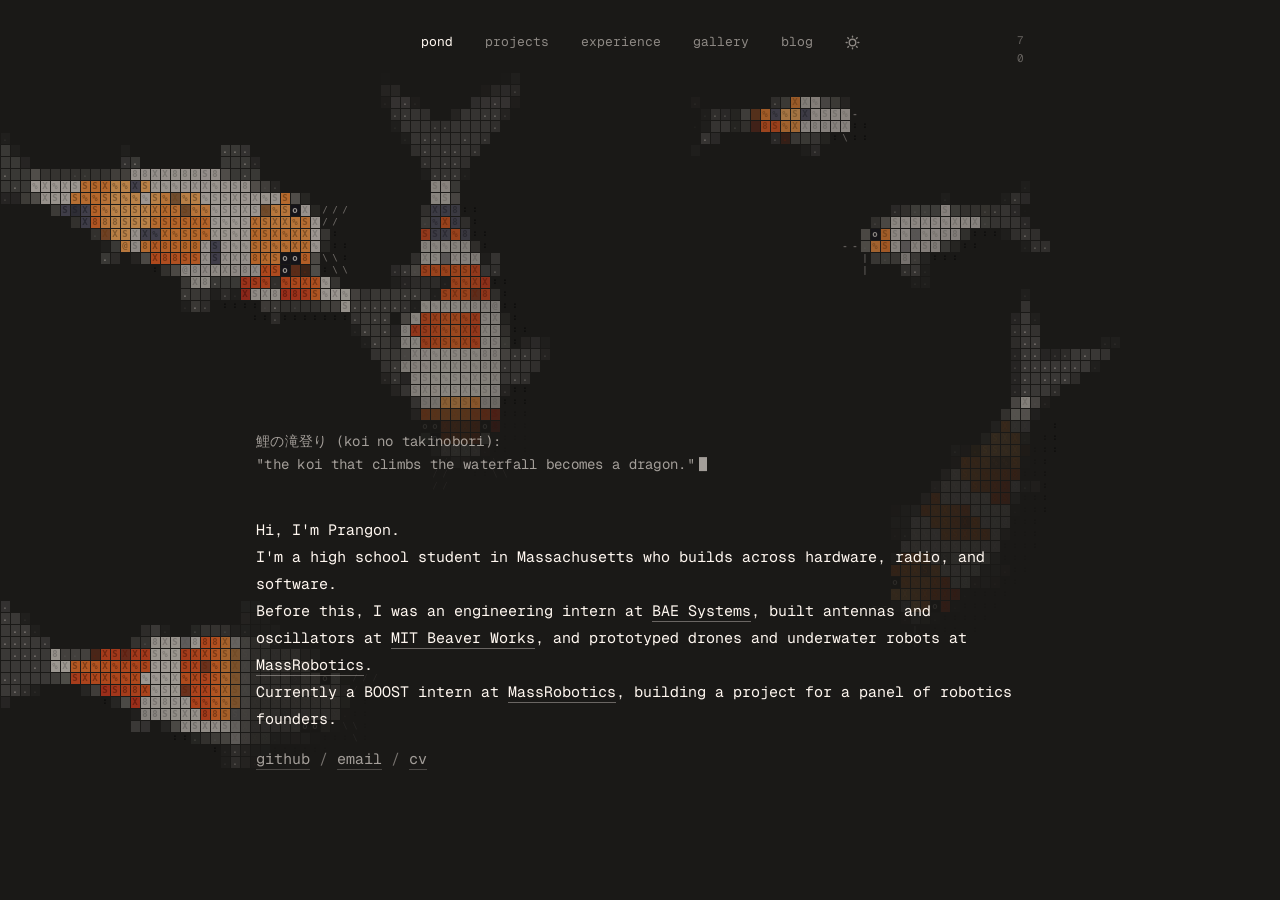
==== commit f2a44587: "Add experience page and project notes Experience, honors, certifications and skills get their own pa" ====
--- a/index.html
+++ b/index.html
@@ -34,6 +34,7 @@
         <div class="menu-links">
           <div><a href="/">Home</a></div>
           <div><a href="/projects/">Projects</a></div>
+          <div><a href="/experience/">Experience</a></div>
           <div><a href="/gallery/">Gallery</a></div>
           <div><a href="/blog/">Blog</a></div>
         </div>
@@ -47,6 +48,7 @@
     <nav class="nav" aria-label="Main" data-koi-avoid>
       <a href="/" aria-current="page">pond</a>
       <a href="/projects/">projects</a>
+      <a href="/experience/">experience</a>
       <a href="/gallery/">gallery</a>
       <a href="/blog/">blog</a>
       <span class="nav-toggle" data-koi-ignore><button type="button" aria-label="Toggle theme" data-theme-toggle><svg class="moon" xmlns="http://www.w3.org/2000/svg" width="15" height="15" fill="currentColor" viewBox="0 0 256 256" aria-hidden="true"><path d="M236.37,139.4a12,12,0,0,0-12-3A84.07,84.07,0,0,1,119.6,31.59a12,12,0,0,0-15-15A108.86,108.86,0,0,0,49.69,55.07,108,108,0,0,0,136,228a107.09,107.09,0,0,0,64.93-21.69,108.86,108.86,0,0,0,38.44-54.94A12,12,0,0,0,236.37,139.4Zm-49.88,47.74A84,84,0,0,1,68.86,69.51,84.93,84.93,0,0,1,92.27,48.29Q92,52.13,92,56A108.12,108.12,0,0,0,200,164q3.87,0,7.71-.27A84.79,84.79,0,0,1,186.49,187.14Z"></path></svg><svg class="sun" xmlns="http://www.w3.org/2000/svg" width="15" height="15" fill="currentColor" viewBox="0 0 256 256" aria-hidden="true"><path d="M116,36V20a12,12,0,0,1,24,0V36a12,12,0,0,1-24,0Zm80,92a68,68,0,1,1-68-68A68.07,68.07,0,0,1,196,128Zm-24,0a44,44,0,1,0-44,44A44.05,44.05,0,0,0,172,128ZM51.51,68.49a12,12,0,1,0,17-17l-12-12a12,12,0,0,0-17,17Zm0,119-12,12a12,12,0,0,0,17,17l12-12a12,12,0,1,0-17-17ZM196,72a12,12,0,0,0,8.49-3.51l12-12a12,12,0,0,0-17-17l-12,12A12,12,0,0,0,196,72Zm8.49,115.51a12,12,0,0,0-17,17l12,12a12,12,0,0,0,17-17ZM48,128a12,12,0,0,0-12-12H20a12,12,0,0,0,0,24H36A12,12,0,0,0,48,128Zm80,80a12,12,0,0,0-12,12v16a12,12,0,0,0,24,0V220A12,12,0,0,0,128,208Zm108-92H220a12,12,0,0,0,0,24h16a12,12,0,0,0,0-24Z"></path></svg></button></span>
--- a/assets/site.css
+++ b/assets/site.css
@@ -356,6 +356,7 @@
 .menu-links > div:nth-child(2) { animation-delay: 150ms; }
 .menu-links > div:nth-child(3) { animation-delay: 220ms; }
 .menu-links > div:nth-child(4) { animation-delay: 290ms; }
+.menu-links > div:nth-child(5) { animation-delay: 360ms; }
 
 @keyframes menu-link-in {
   from {
@@ -996,3 +997,100 @@
   letter-spacing: 0.02em;
   opacity: 0.6;
 }
+
+/* ---------------------------------------------------------------------- */
+/* experience page                                                          */
+/* ---------------------------------------------------------------------- */
+
+.xp-page .nav {
+  padding-bottom: 1rem;
+  background-color: var(--background-color);
+}
+
+.xp-main {
+  padding-top: calc(3vw + 6rem);
+  padding-bottom: 12vh;
+  font-family: var(--font-geist-mono);
+  font-size: 14px;
+  line-height: 1.6;
+}
+
+.xp-title {
+  font-family: var(--font-playfair);
+  font-size: 32px;
+  line-height: 1.2;
+}
+
+.xp-lede {
+  margin-top: 0.75rem;
+  color: var(--muted-color);
+}
+
+.xp-h {
+  margin-top: 3.5rem;
+  font-size: 13px;
+  text-transform: lowercase;
+  letter-spacing: 0.02em;
+  color: var(--muted-color);
+}
+
+.xp-list {
+  margin-top: 1.25rem;
+  display: flex;
+  flex-direction: column;
+  gap: 1.75rem;
+}
+
+.xp-main > .xp-list:first-of-type {
+  margin-top: 3rem;
+}
+
+.xp-row {
+  display: flex;
+  flex-wrap: wrap;
+  align-items: baseline;
+  justify-content: space-between;
+  column-gap: 1.5rem;
+  row-gap: 0.125rem;
+}
+
+.xp-meta {
+  white-space: nowrap;
+  font-size: 12px;
+  color: var(--muted-color);
+  font-variant-numeric: tabular-nums;
+}
+
+.xp-list p {
+  margin-top: 0.375rem;
+  max-width: 44rem;
+  color: var(--muted-color);
+}
+
+.xp-skills {
+  margin-top: 1.25rem;
+  max-width: 44rem;
+}
+
+.xp-links {
+  margin-top: 3.5rem;
+}
+
+@media (min-width: 1024px) {
+  .xp-main {
+    padding-top: 9rem;
+    font-size: 15px;
+  }
+
+  .xp-title {
+    font-size: 40px;
+  }
+}
+
+/* small mono note under a project name on the mobile list */
+.plist-kicker {
+  margin-bottom: 0.375rem;
+  font-family: var(--font-geist-mono);
+  font-size: 12px;
+  color: var(--muted-color);
+}
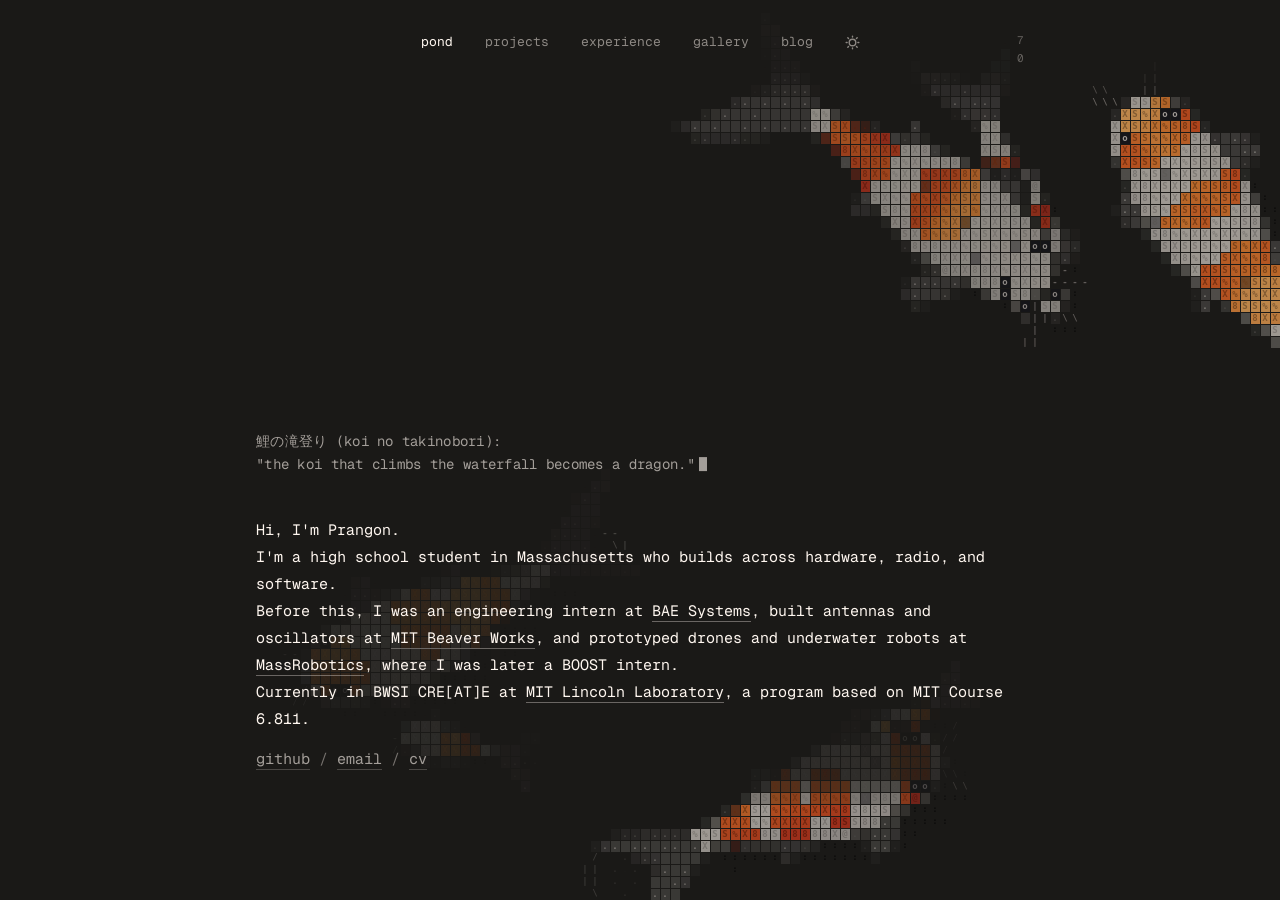
==== commit 859b1e2a: "Update experience Add the BWSI CRE[AT]E internship at MIT Lincoln Laboratory as the current role. BO" ====
--- a/index.html
+++ b/index.html
@@ -59,8 +59,8 @@
         <div class="prose-m prose-in" data-koi-avoid>
           <h1>Hi, I'm Prangon.</h1>
           <p>I'm a high school student in Massachusetts who builds across hardware, radio, and software.</p>
-          <p>Before this, I was an engineering intern at BAE Systems, built antennas and oscillators at MIT Beaver Works, and prototyped drones and underwater robots at MassRobotics.</p>
-          <p>Currently a BOOST intern at MassRobotics, building a project for a panel of robotics founders.</p>
+          <p>Before this, I was an engineering intern at BAE Systems, built antennas and oscillators at MIT Beaver Works, prototyped drones and underwater robots at MassRobotics, and was a BOOST intern there.</p>
+          <p>Currently in BWSI CRE[AT]E at MIT Lincoln Laboratory, a program based on MIT Course 6.811.</p>
           <p class="links"><span><a class="u" href="https://github.com/prangonbarua" target="_blank" rel="noopener noreferrer">github</a></span><span><span class="sep"> / </span><a class="u" href="mailto:baruaprangon5@gmail.com">email</a></span><span><span class="sep"> / </span><a class="u" href="/cv.pdf" target="_blank" rel="noopener noreferrer">cv</a></span></p>
         </div>
       </header>
@@ -70,8 +70,8 @@
         <div class="cited-prose prose-in" data-koi-avoid>
           <h1>Hi, I'm Prangon.</h1>
           <p>I'm a high school student in Massachusetts who builds across hardware, radio, and software.</p>
-          <p>Before this, I was an engineering intern at <span class="cite" data-cite><button type="button" aria-label="BAE Systems, FOCUS Engineering Intern">BAE Systems</button><template><span class="org"><span class="org-head"><span class="org-tile"><span>B</span></span><span class="org-name">BAE Systems</span><span class="org-dates">Sep to Dec 2025</span></span><span class="org-role">FOCUS Engineering Intern</span><span class="org-sum">Built a working robot with custom software over a three-month sprint, joining the mechanical, electrical, and software pieces.</span></span></template></span>, built antennas and oscillators at <span class="cite" data-cite><button type="button" aria-label="MIT Beaver Works Summer Institute, Practical Radio Intern">MIT Beaver Works</button><template><span class="org"><span class="org-head"><span class="org-tile"><span>M</span></span><span class="org-name">MIT Beaver Works Summer Institute</span><span class="org-dates">Mar to Apr 2025</span></span><span class="org-role">Practical Radio Intern</span><span class="org-sum">Prototyped antennas and oscillators for working communication systems alongside MIT students.</span></span></template></span>, and prototyped drones and underwater robots at <span class="cite" data-cite><button type="button" aria-label="MassRobotics, Drone Academy and BlueTech Academy">MassRobotics</button><template><span class="org-group"><span><span class="org-head"><span class="org-tile"><span>D</span></span><span class="org-name">Drone Academy</span><span class="org-dates">Jul 2025</span></span><span class="org-sum">Built drones by hand, from soldering and circuit assembly through flight tuning.</span></span><span><span class="org-head"><span class="org-tile"><span>B</span></span><span class="org-name">BlueTech Academy</span><span class="org-dates">Jul 2025</span></span><span class="org-sum">Prototyped two autonomous underwater vehicles, a silicone AUV and a starfish-model platform.</span></span></span></template></span>.</p>
-          <p>Currently a BOOST intern at <span class="cite" data-cite><button type="button" aria-label="MassRobotics, BOOST Intern">MassRobotics</button><template><span class="org"><span class="org-head"><span class="org-tile"><span>M</span></span><span class="org-name">MassRobotics</span><span class="org-dates">Apr 2026 to now</span></span><span class="org-role">BOOST Intern</span><span class="org-sum">A Boston cohort that pairs students with robotics founders and companies.</span></span></template></span>, building a project for a panel of robotics founders.</p>
+          <p>Before this, I was an engineering intern at <span class="cite" data-cite><button type="button" aria-label="BAE Systems, FOCUS Engineering Intern">BAE Systems</button><template><span class="org"><span class="org-head"><span class="org-tile"><span>B</span></span><span class="org-name">BAE Systems</span><span class="org-dates">Sep to Dec 2025</span></span><span class="org-role">FOCUS Engineering Intern</span><span class="org-sum">Built a working robot with custom software over a three-month sprint, joining the mechanical, electrical, and software pieces.</span></span></template></span>, built antennas and oscillators at <span class="cite" data-cite><button type="button" aria-label="MIT Beaver Works Summer Institute, Practical Radio Intern">MIT Beaver Works</button><template><span class="org"><span class="org-head"><span class="org-tile"><span>M</span></span><span class="org-name">MIT Beaver Works Summer Institute</span><span class="org-dates">Mar to Apr 2025</span></span><span class="org-role">Practical Radio Intern</span><span class="org-sum">Prototyped antennas and oscillators for working communication systems alongside MIT students.</span></span></template></span>, and prototyped drones and underwater robots at <span class="cite" data-cite><button type="button" aria-label="MassRobotics, Drone Academy, BlueTech Academy and BOOST">MassRobotics</button><template><span class="org-group"><span><span class="org-head"><span class="org-tile"><span>D</span></span><span class="org-name">Drone Academy</span><span class="org-dates">Jul 2025</span></span><span class="org-sum">Built drones by hand, from soldering and circuit assembly through flight tuning.</span></span><span><span class="org-head"><span class="org-tile"><span>B</span></span><span class="org-name">BlueTech Academy</span><span class="org-dates">Jul 2025</span></span><span class="org-sum">Prototyped two autonomous underwater vehicles, a silicone AUV and a starfish-model platform.</span></span><span><span class="org-head"><span class="org-tile"><span>B</span></span><span class="org-name">BOOST</span><span class="org-dates">Apr to Oct 2026</span></span><span class="org-sum">A Boston cohort that pairs students with robotics founders and companies.</span></span></span></template></span>, where I was later a BOOST intern.</p>
+          <p>Currently in BWSI CRE[AT]E at <span class="cite" data-cite><button type="button" aria-label="MIT Lincoln Laboratory, BWSI CRE[AT]E Intern">MIT Lincoln Laboratory</button><template><span class="org"><span class="org-head"><span class="org-tile"><span>M</span></span><span class="org-name">MIT Lincoln Laboratory</span><span class="org-dates">Oct 2026 to now</span></span><span class="org-role">BWSI CRE[AT]E Intern</span><span class="org-sum">A program based on MIT Course 6.811.</span></span></template></span>, a program based on MIT Course 6.811.</p>
           <p class="links"><span><a class="u" href="https://github.com/prangonbarua" target="_blank" rel="noopener noreferrer">github</a></span><span><span class="sep"> / </span><a class="u" href="mailto:baruaprangon5@gmail.com">email</a></span><span><span class="sep"> / </span><a class="u" href="/cv.pdf" target="_blank" rel="noopener noreferrer">cv</a></span></p>
         </div>
       </header>
